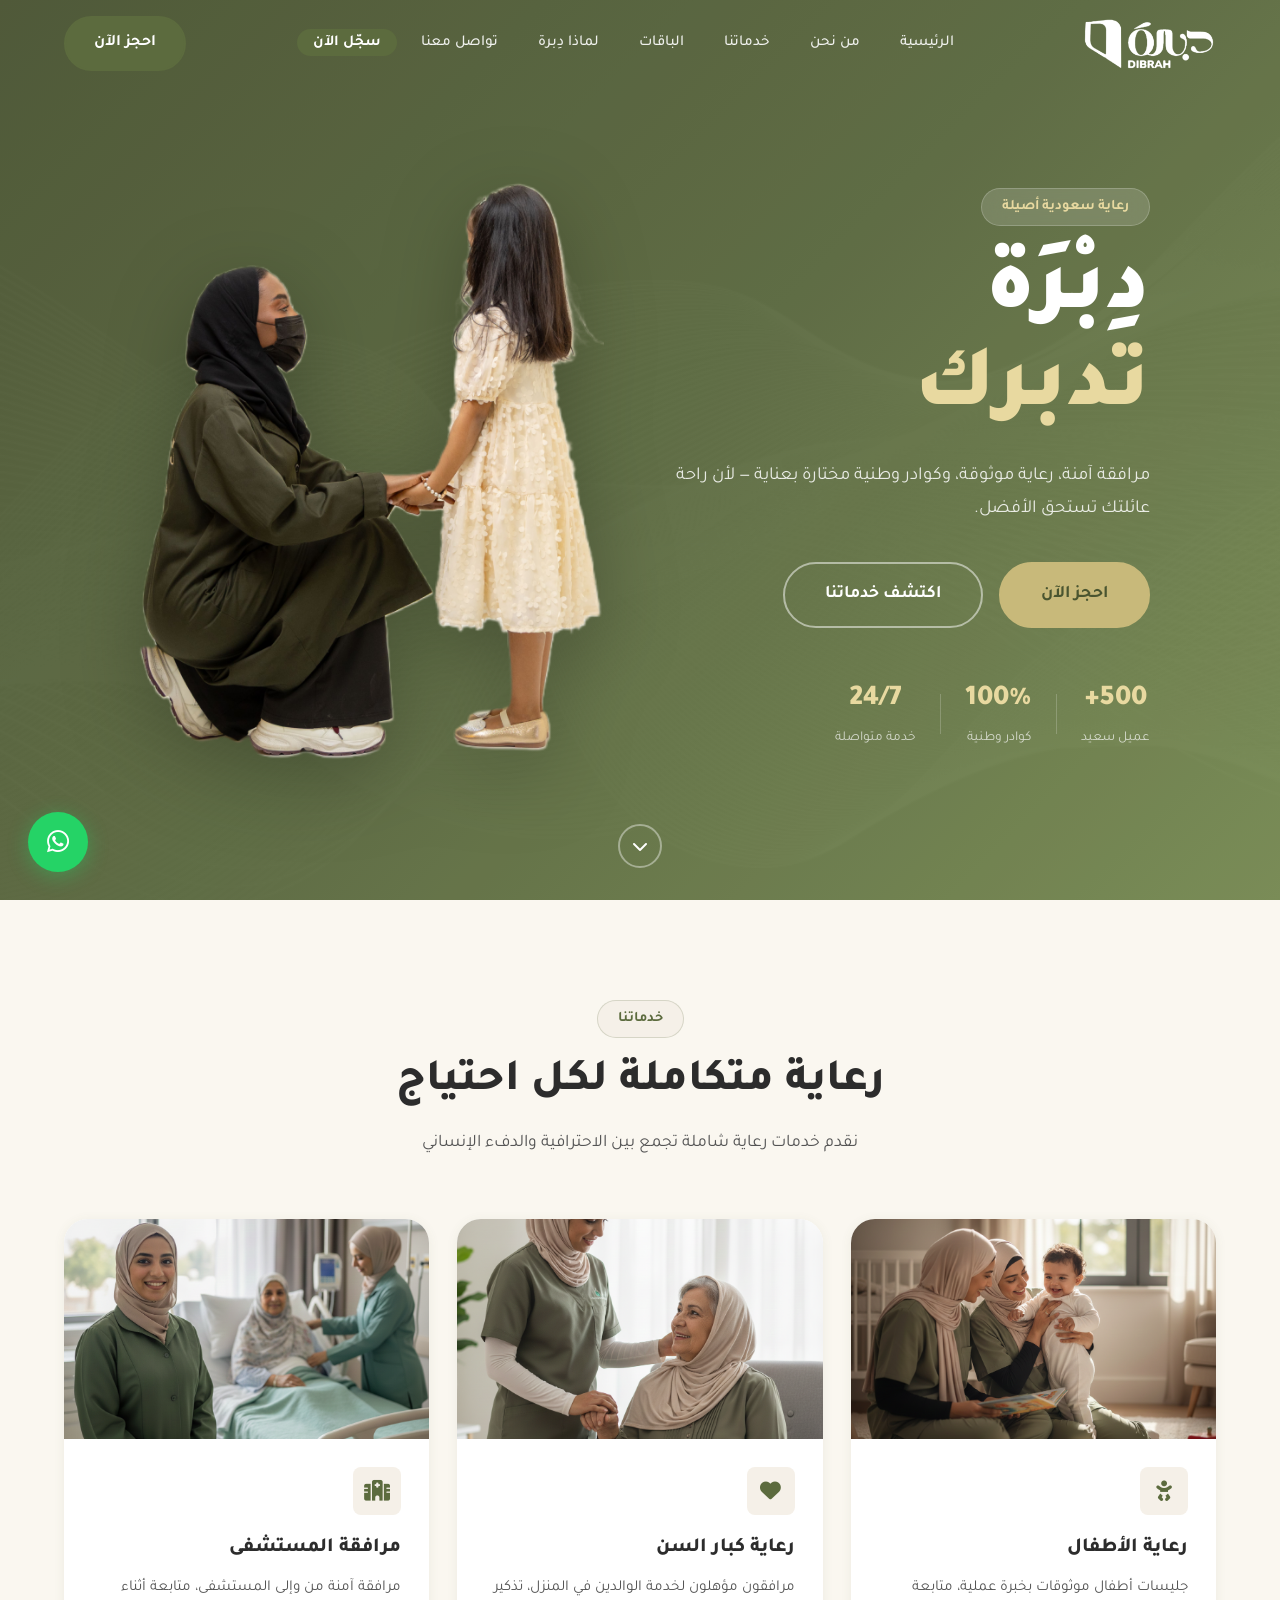
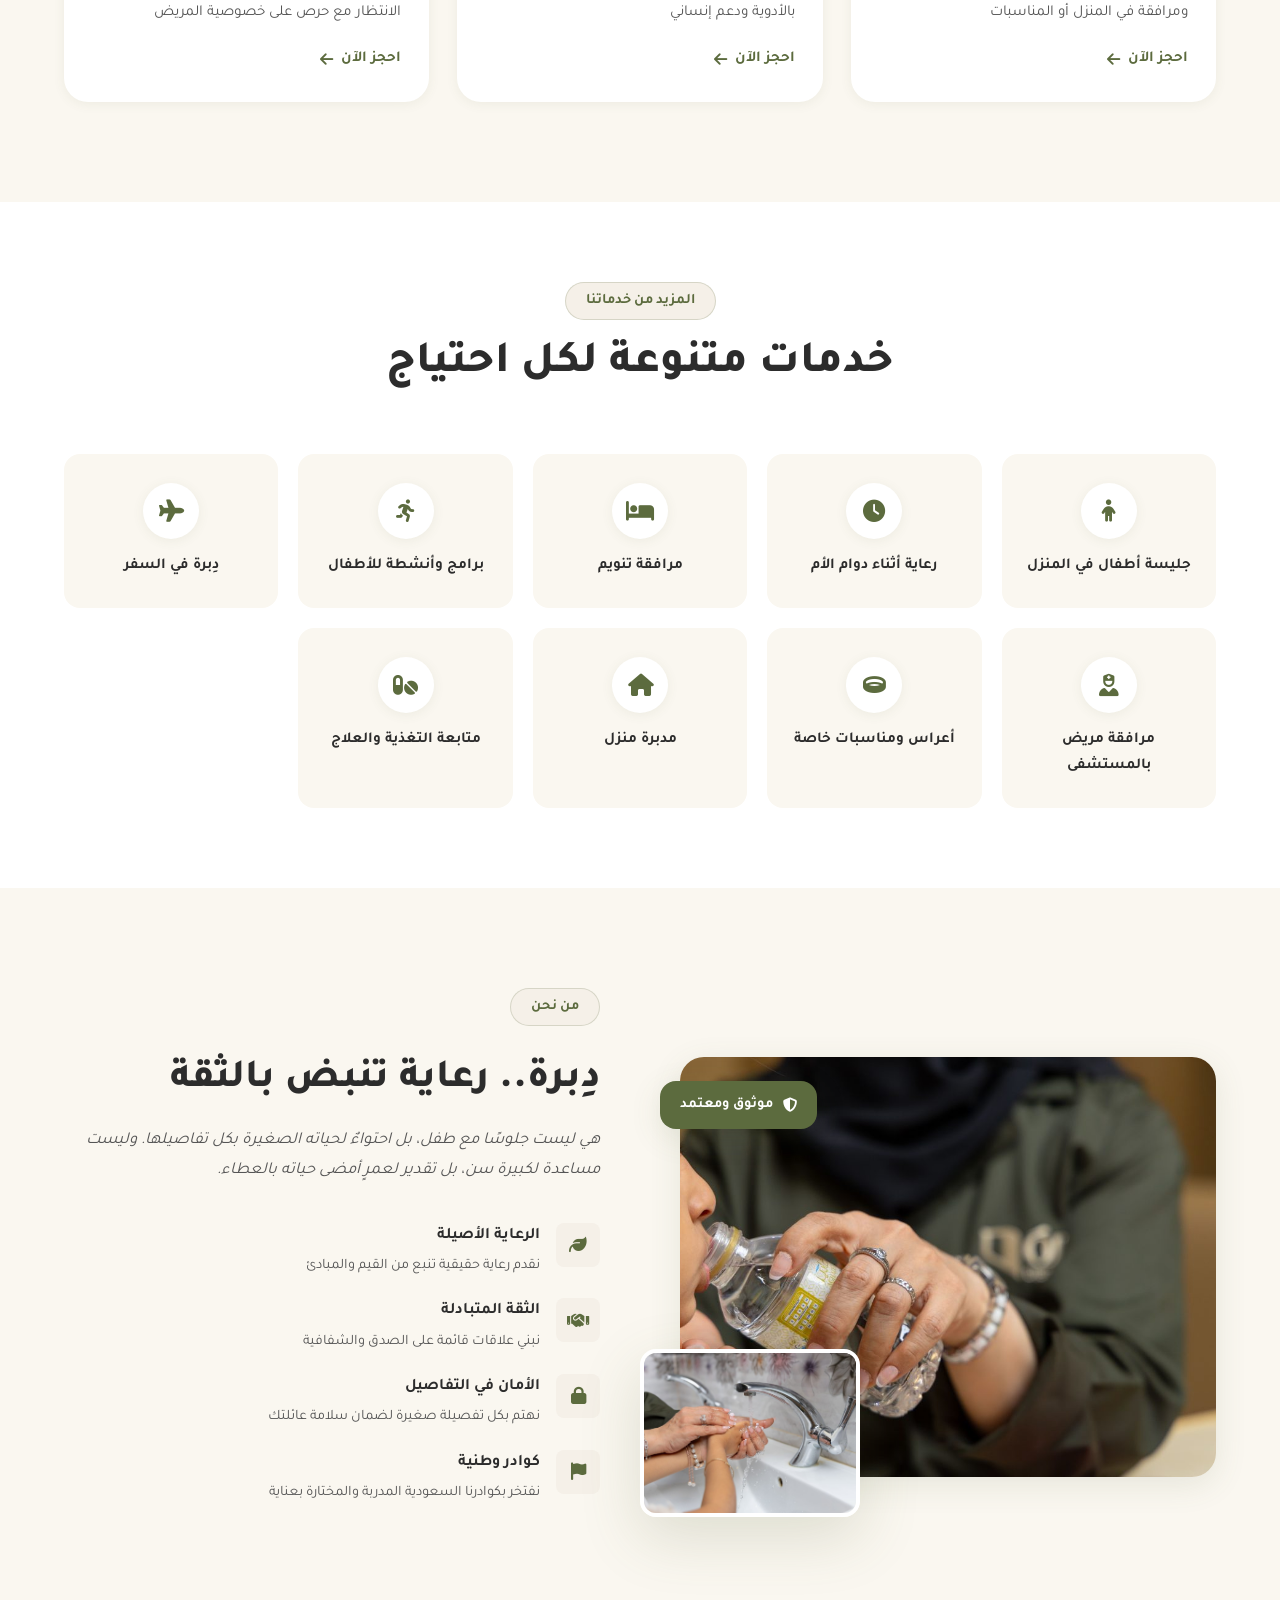
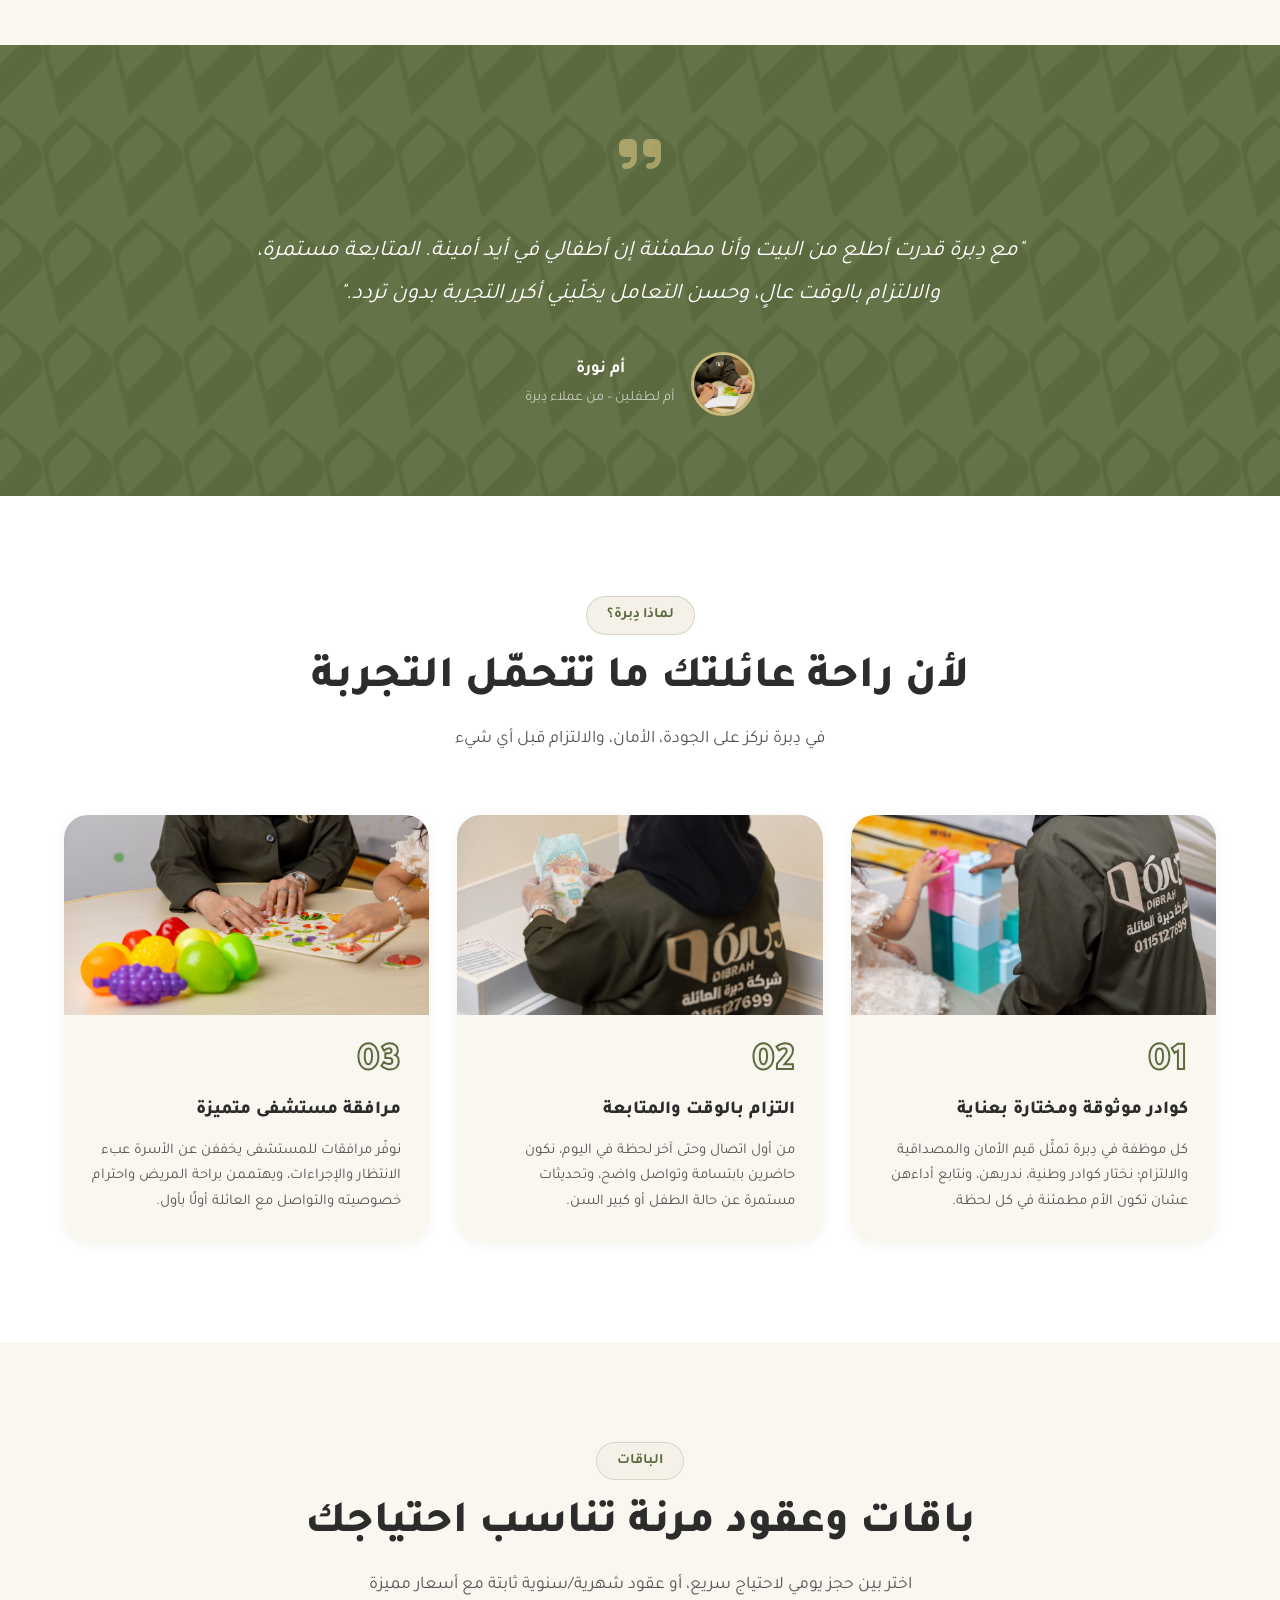
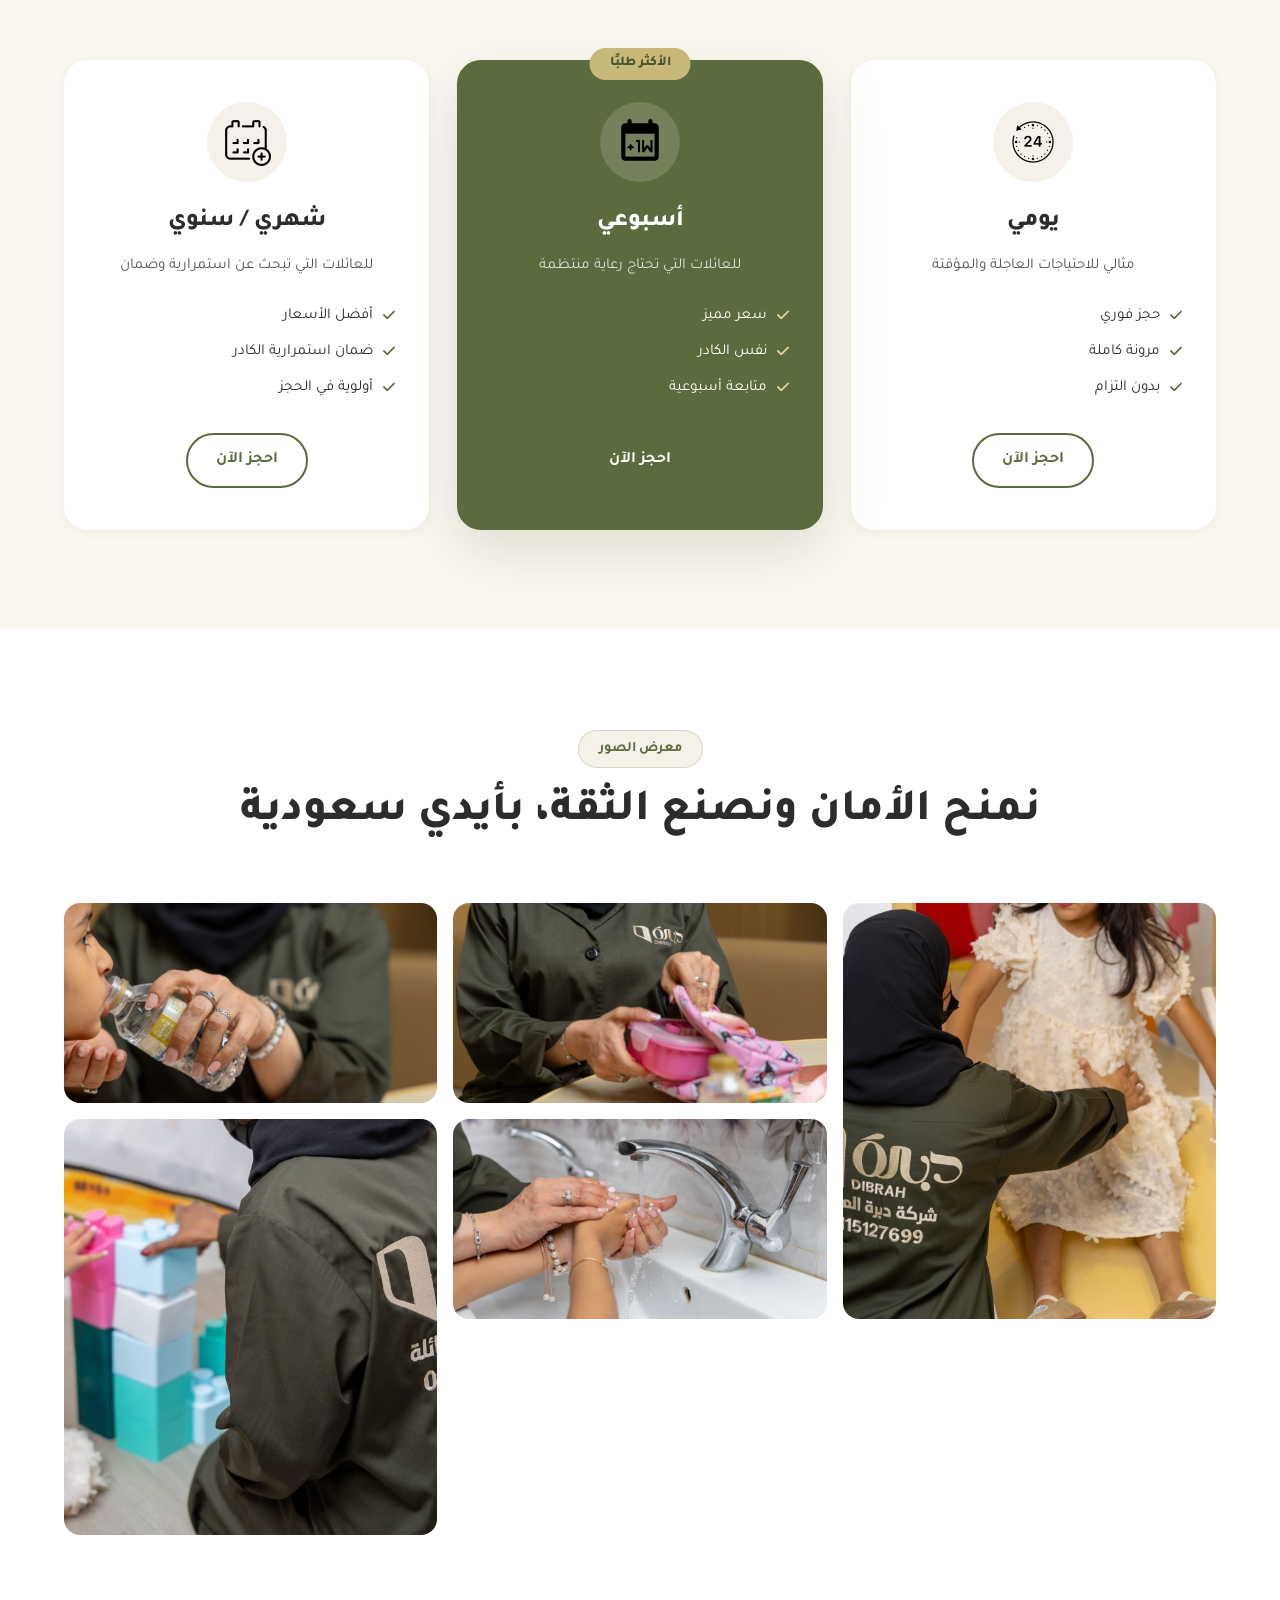
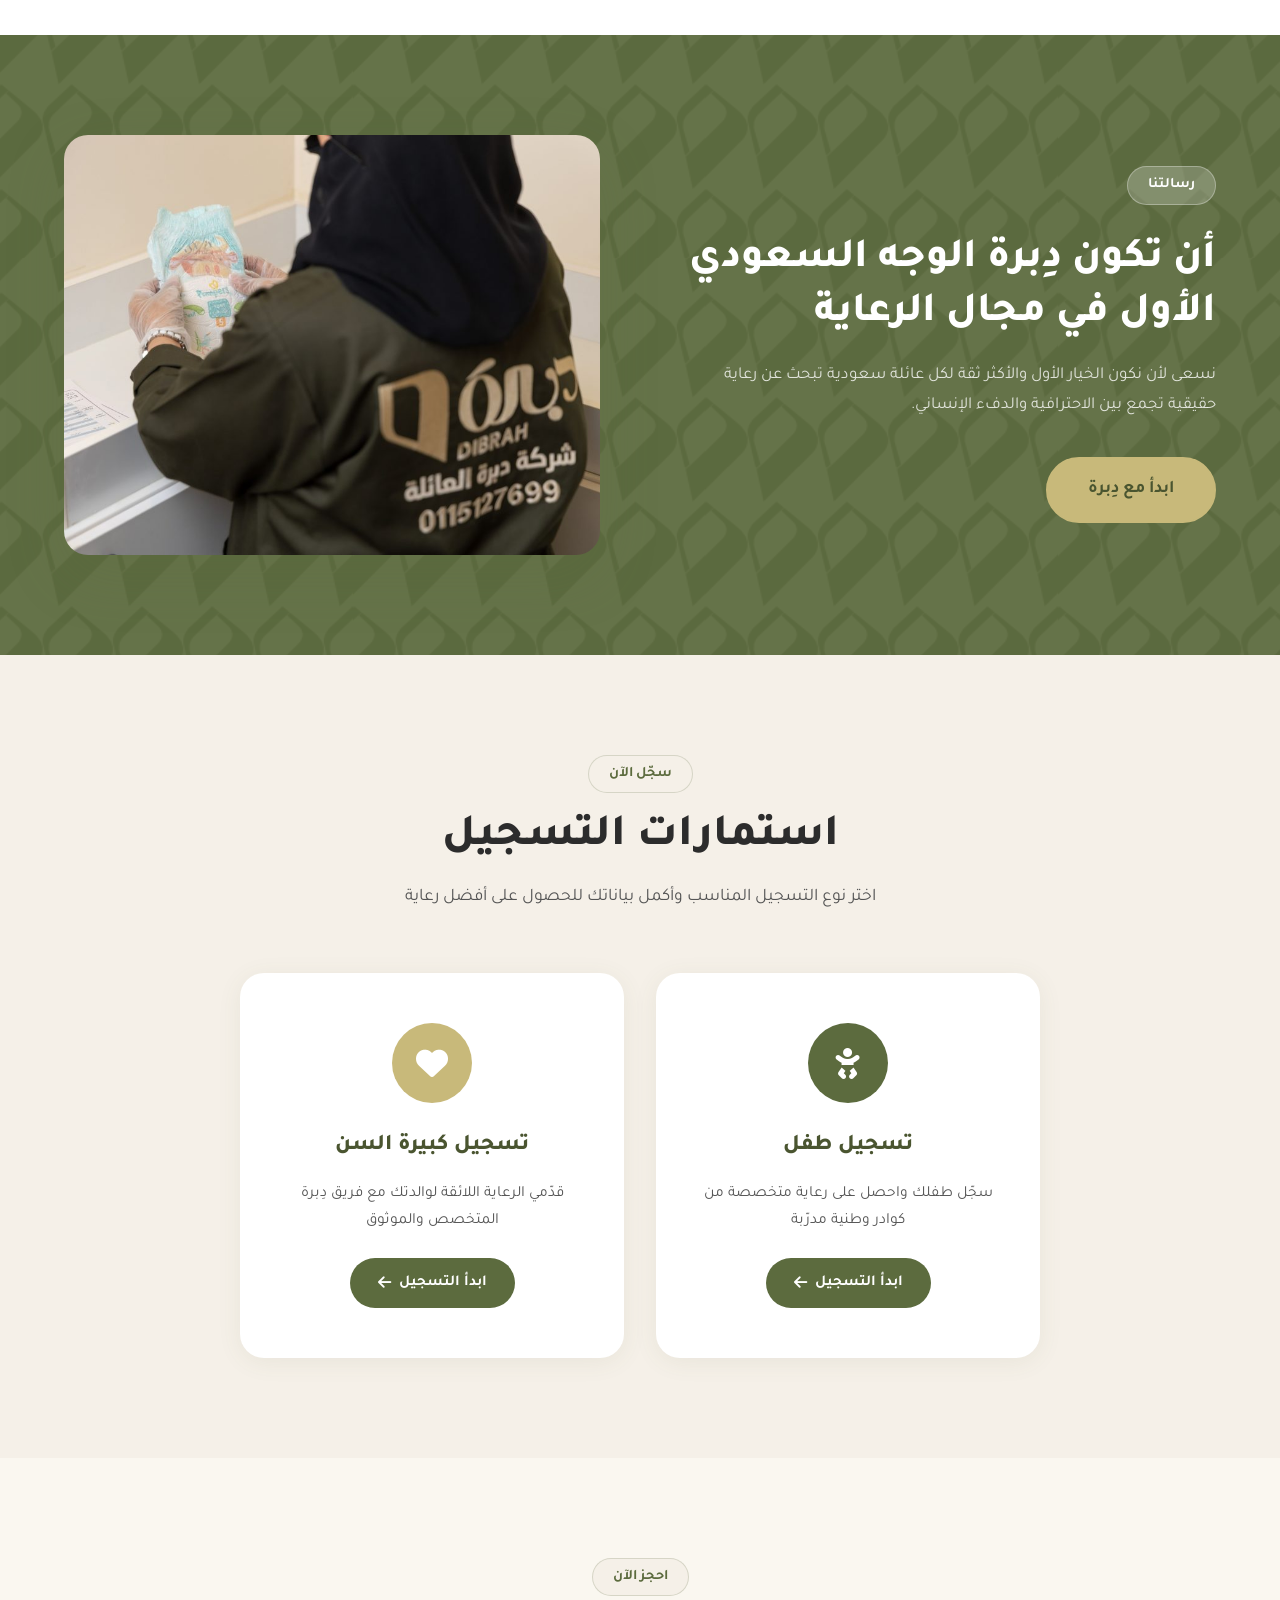
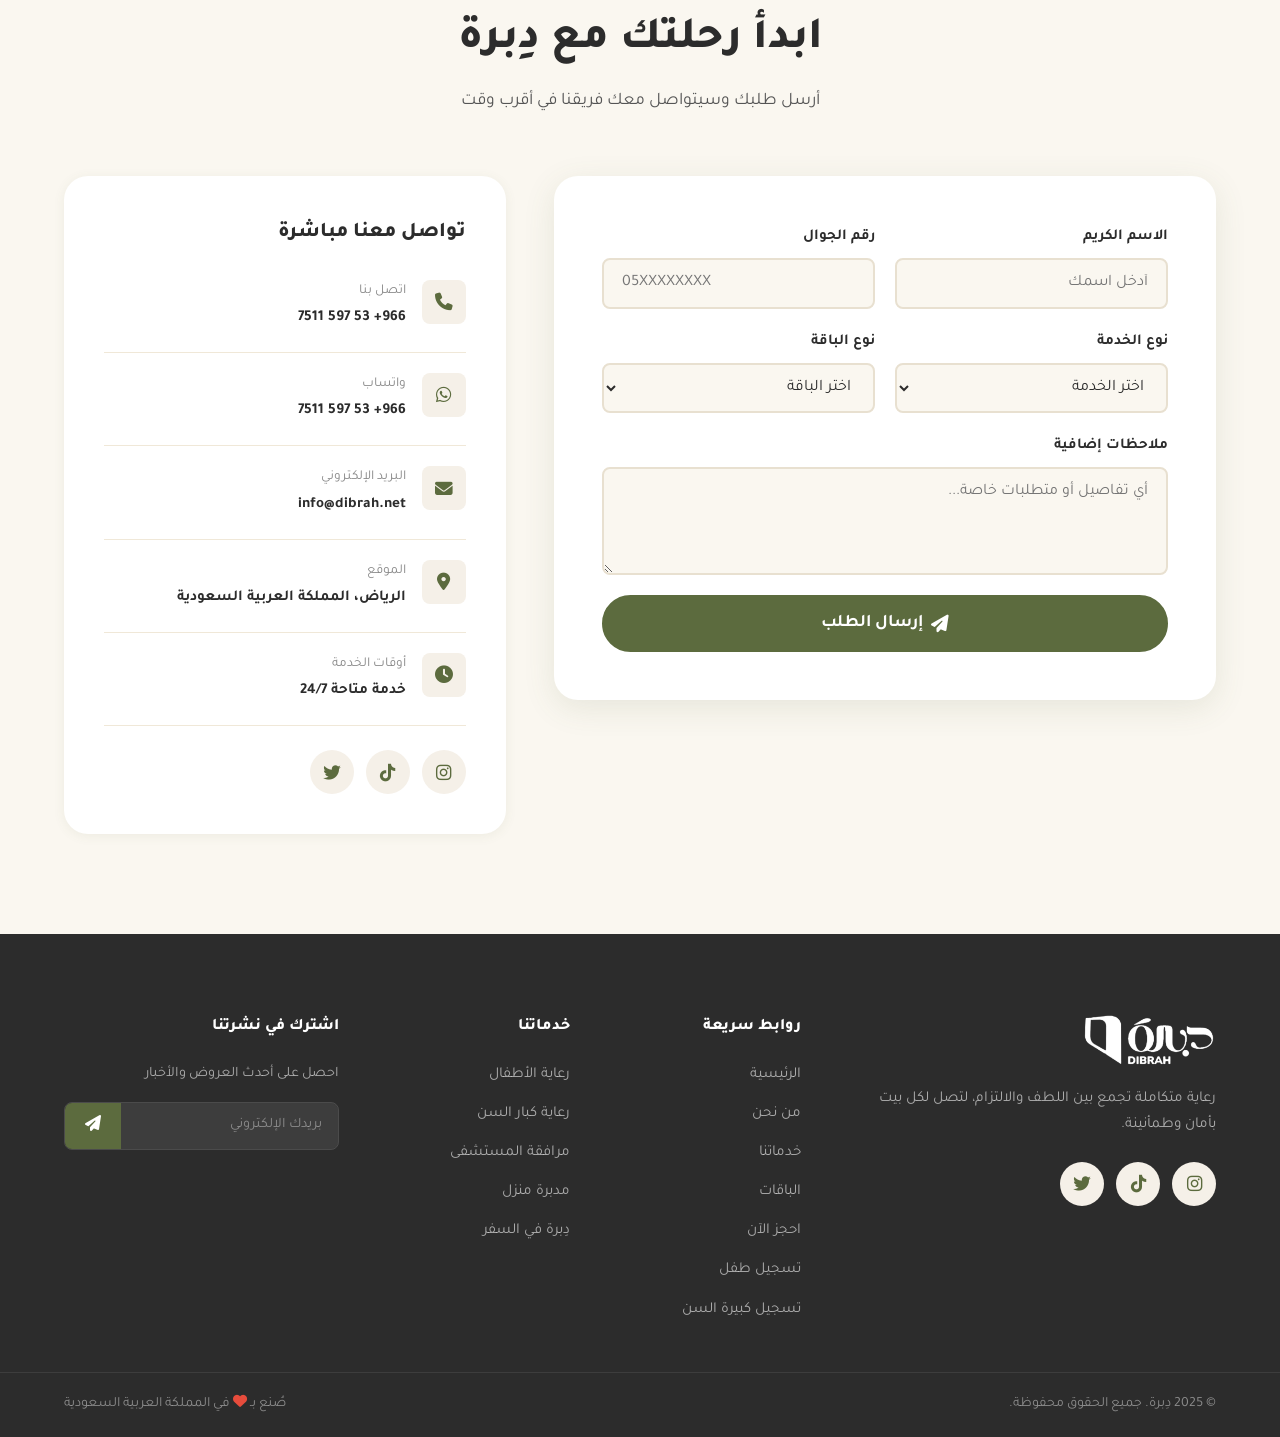
==== index.html @ 76665135 "Initial commit - موقع دِبرة" ====
<!DOCTYPE html>
<html lang="ar" dir="rtl">
<head>
  <meta charset="UTF-8" />
  <meta name="viewport" content="width=device-width, initial-scale=1.0" />
  <title>دِبرة | رعاية تنبض بالثقة</title>
  <meta name="description" content="دِبرة - خدمات رعاية منزلية متكاملة: مرافقة المستشفى، رعاية كبار السن، رعاية الأطفال. كوادر وطنية موثوقة." />
  <link rel="preconnect" href="https://fonts.googleapis.com" />
  <link rel="preconnect" href="https://fonts.gstatic.com" crossorigin />
  <link href="https://fonts.googleapis.com/css2?family=Tajawal:wght@300;400;500;700;800;900&display=swap" rel="stylesheet" />
  <link rel="stylesheet" href="https://cdnjs.cloudflare.com/ajax/libs/font-awesome/6.5.0/css/all.min.css" />
  <link rel="stylesheet" href="style.css" />
</head>
<body>

  <!-- ===== NAVBAR ===== -->
  <nav class="navbar" id="navbar">
    <div class="container nav-container">
      <a href="#" class="nav-logo">
        <img src="images/logo.png" alt="دِبرة" />
      </a>
      <ul class="nav-links" id="navLinks">
        <li><a href="#home">الرئيسية</a></li>
        <li><a href="#about">من نحن</a></li>
        <li><a href="#services">خدماتنا</a></li>
        <li><a href="#packages">الباقات</a></li>
        <li><a href="#why-us">لماذا دِبرة</a></li>
        <li><a href="#contact">تواصل معنا</a></li>
        <li><a href="#register" class="nav-register">سجّل الآن</a></li>
      </ul>
      <div class="nav-actions">
        <a href="#book" class="btn btn-primary">احجز الآن</a>
        <button class="hamburger" id="hamburger" aria-label="قائمة">
          <span></span><span></span><span></span>
        </button>
      </div>
    </div>
  </nav>

  <!-- ===== HERO ===== -->
  <section class="hero" id="home">
    <div class="hero-bg">
      <img src="images/bg-waves.png" alt="" class="hero-waves" />
    </div>
    <div class="container hero-container">
      <div class="hero-content" data-aos="fade-right">
        <span class="hero-badge">رعاية سعودية أصيلة</span>
        <h1 class="hero-title">دِبْرَة<br /><span>تدبرك</span></h1>
        <p class="hero-desc">مرافقة آمنة، رعاية موثوقة، وكوادر وطنية مختارة بعناية — لأن راحة عائلتك تستحق الأفضل.</p>
        <div class="hero-btns">
          <a href="#book" class="btn btn-primary btn-lg">احجز الآن</a>
          <a href="#services" class="btn btn-outline btn-lg">اكتشف خدماتنا</a>
        </div>
        <div class="hero-stats">
          <div class="stat">
            <span class="stat-num">+500</span>
            <span class="stat-label">عميل سعيد</span>
          </div>
          <div class="stat-divider"></div>
          <div class="stat">
            <span class="stat-num">100%</span>
            <span class="stat-label">كوادر وطنية</span>
          </div>
          <div class="stat-divider"></div>
          <div class="stat">
            <span class="stat-num">24/7</span>
            <span class="stat-label">خدمة متواصلة</span>
          </div>
        </div>
      </div>
      <div class="hero-image" data-aos="fade-left">
        <div class="hero-img-wrapper">
          <img src="images/hero.png" alt="دِبرة - رعاية موثوقة" />
        </div>
      </div>
    </div>
    <div class="hero-scroll">
      <a href="#services"><i class="fas fa-chevron-down"></i></a>
    </div>
  </section>

  <!-- ===== SERVICES INTRO ===== -->
  <section class="services-intro" id="services">
    <div class="container">
      <div class="section-header" data-aos="fade-up">
        <span class="section-tag">خدماتنا</span>
        <h2>رعاية متكاملة لكل احتياج</h2>
        <p>نقدم خدمات رعاية شاملة تجمع بين الاحترافية والدفء الإنساني</p>
      </div>
      <div class="services-grid">
        <div class="service-card" data-aos="fade-up" data-aos-delay="0">
          <div class="service-img">
            <img src="images/child-care.png" alt="رعاية الأطفال" />
          </div>
          <div class="service-body">
            <div class="service-icon"><i class="fas fa-baby"></i></div>
            <h3>رعاية الأطفال</h3>
            <p>جليسات أطفال موثوقات بخبرة عملية، متابعة ومرافقة في المنزل أو المناسبات</p>
            <a href="#book" class="service-link">احجز الآن <i class="fas fa-arrow-left"></i></a>
          </div>
        </div>
        <div class="service-card" data-aos="fade-up" data-aos-delay="100">
          <div class="service-img">
            <img src="images/hospital.png" alt="رعاية كبار السن" />
          </div>
          <div class="service-body">
            <div class="service-icon"><i class="fas fa-heart"></i></div>
            <h3>رعاية كبار السن</h3>
            <p>مرافقون مؤهلون لخدمة الوالدين في المنزل، تذكير بالأدوية ودعم إنساني</p>
            <a href="#book" class="service-link">احجز الآن <i class="fas fa-arrow-left"></i></a>
          </div>
        </div>
        <div class="service-card" data-aos="fade-up" data-aos-delay="200">
          <div class="service-img">
            <img src="images/elder-care.png" alt="مرافقة المستشفى" />
          </div>
          <div class="service-body">
            <div class="service-icon"><i class="fas fa-hospital"></i></div>
            <h3>مرافقة المستشفى</h3>
            <p>مرافقة آمنة من وإلى المستشفى، متابعة أثناء الانتظار مع حرص على خصوصية المريض</p>
            <a href="#book" class="service-link">احجز الآن <i class="fas fa-arrow-left"></i></a>
          </div>
        </div>
      </div>
    </div>
  </section>

  <!-- ===== EXTENDED SERVICES ===== -->
  <section class="ext-services">
    <div class="container">
      <div class="section-header" data-aos="fade-up">
        <span class="section-tag">المزيد من خدماتنا</span>
        <h2>خدمات متنوعة لكل احتياج</h2>
      </div>
      <div class="ext-grid">
        <div class="ext-card" data-aos="zoom-in" data-aos-delay="0">
          <div class="ext-icon"><i class="fas fa-child"></i></div>
          <h4>جليسة أطفال في المنزل</h4>
        </div>
        <div class="ext-card" data-aos="zoom-in" data-aos-delay="50">
          <div class="ext-icon"><i class="fas fa-clock"></i></div>
          <h4>رعاية أثناء دوام الأم</h4>
        </div>
        <div class="ext-card" data-aos="zoom-in" data-aos-delay="100">
          <div class="ext-icon"><i class="fas fa-bed"></i></div>
          <h4>مرافقة تنويم</h4>
        </div>
        <div class="ext-card" data-aos="zoom-in" data-aos-delay="150">
          <div class="ext-icon"><i class="fas fa-running"></i></div>
          <h4>برامج وأنشطة للأطفال</h4>
        </div>
        <div class="ext-card" data-aos="zoom-in" data-aos-delay="200">
          <div class="ext-icon"><i class="fas fa-plane"></i></div>
          <h4>دِبرة في السفر</h4>
        </div>
        <div class="ext-card" data-aos="zoom-in" data-aos-delay="250">
          <div class="ext-icon"><i class="fas fa-user-nurse"></i></div>
          <h4>مرافقة مريض بالمستشفى</h4>
        </div>
        <div class="ext-card" data-aos="zoom-in" data-aos-delay="300">
          <div class="ext-icon"><i class="fas fa-ring"></i></div>
          <h4>أعراس ومناسبات خاصة</h4>
        </div>
        <div class="ext-card" data-aos="zoom-in" data-aos-delay="350">
          <div class="ext-icon"><i class="fas fa-home"></i></div>
          <h4>مدبرة منزل</h4>
        </div>
        <div class="ext-card" data-aos="zoom-in" data-aos-delay="400">
          <div class="ext-icon"><i class="fas fa-pills"></i></div>
          <h4>متابعة التغذية والعلاج</h4>
        </div>
      </div>
    </div>
  </section>

  <!-- ===== ABOUT ===== -->
  <section class="about" id="about">
    <div class="container about-container">
      <div class="about-images" data-aos="fade-right">
        <div class="about-img-main">
          <img src="images/team1.jpg" alt="فريق دِبرة" />
        </div>
        <div class="about-img-secondary">
          <img src="images/team2.jpg" alt="فريق دِبرة" />
        </div>
        <div class="about-badge-float">
          <i class="fas fa-shield-alt"></i>
          <span>موثوق ومعتمد</span>
        </div>
      </div>
      <div class="about-content" data-aos="fade-left">
        <span class="section-tag">من نحن</span>
        <h2>دِبرة.. رعاية تنبض بالثقة</h2>
        <p class="about-lead">هي ليست جلوسًا مع طفل، بل احتواءٌ لحياته الصغيرة بكل تفاصيلها. وليست مساعدة لكبيرة سن، بل تقدير لعمرٍ أمضى حياته بالعطاء.</p>
        <div class="about-values">
          <div class="value-item">
            <div class="value-icon"><i class="fas fa-leaf"></i></div>
            <div>
              <h4>الرعاية الأصيلة</h4>
              <p>نقدم رعاية حقيقية تنبع من القيم والمبادئ</p>
            </div>
          </div>
          <div class="value-item">
            <div class="value-icon"><i class="fas fa-handshake"></i></div>
            <div>
              <h4>الثقة المتبادلة</h4>
              <p>نبني علاقات قائمة على الصدق والشفافية</p>
            </div>
          </div>
          <div class="value-item">
            <div class="value-icon"><i class="fas fa-lock"></i></div>
            <div>
              <h4>الأمان في التفاصيل</h4>
              <p>نهتم بكل تفصيلة صغيرة لضمان سلامة عائلتك</p>
            </div>
          </div>
          <div class="value-item">
            <div class="value-icon"><i class="fas fa-flag"></i></div>
            <div>
              <h4>كوادر وطنية</h4>
              <p>نفتخر بكوادرنا السعودية المدربة والمختارة بعناية</p>
            </div>
          </div>
        </div>
      </div>
    </div>
  </section>

  <!-- ===== TESTIMONIAL ===== -->
  <section class="testimonial">
    <div class="testimonial-bg">
      <img src="images/pattern.png" alt="" />
    </div>
    <div class="container">
      <div class="testimonial-card" data-aos="zoom-in">
        <div class="quote-icon"><i class="fas fa-quote-right"></i></div>
        <p class="testimonial-text">"مع دِبرة قدرت أطلع من البيت وأنا مطمئنة إن أطفالي في أيد أمينة. المتابعة مستمرة، والالتزام بالوقت عالٍ، وحسن التعامل يخلّيني أكرر التجربة بدون تردد."</p>
        <div class="testimonial-author">
          <div class="author-avatar">
            <img src="images/team5.jpg" alt="أم نورة" />
          </div>
          <div>
            <strong>أم نورة</strong>
            <span>أم لطفلين – من عملاء دِبرة</span>
          </div>
        </div>
      </div>
    </div>
  </section>

  <!-- ===== WHY US ===== -->
  <section class="why-us" id="why-us">
    <div class="container">
      <div class="section-header" data-aos="fade-up">
        <span class="section-tag">لماذا دِبرة؟</span>
        <h2>لأن راحة عائلتك ما تتحمّل التجربة</h2>
        <p>في دِبرة نركز على الجودة، الأمان، والالتزام قبل أي شيء</p>
      </div>
      <div class="why-grid">
        <div class="why-card" data-aos="fade-up" data-aos-delay="0">
          <div class="why-img">
            <img src="images/team3.jpg" alt="كوادر موثوقة" />
          </div>
          <div class="why-body">
            <div class="why-num">01</div>
            <h3>كوادر موثوقة ومختارة بعناية</h3>
            <p>كل موظفة في دِبرة تمثّل قيم الأمان والمصداقية والالتزام؛ نختار كوادر وطنية، ندربهن، ونتابع أداءهن عشان تكون الأم مطمئنة في كل لحظة.</p>
          </div>
        </div>
        <div class="why-card" data-aos="fade-up" data-aos-delay="150">
          <div class="why-img">
            <img src="images/team4.jpg" alt="الالتزام بالوقت" />
          </div>
          <div class="why-body">
            <div class="why-num">02</div>
            <h3>التزام بالوقت والمتابعة</h3>
            <p>من أول اتصال وحتى آخر لحظة في اليوم، نكون حاضرين بابتسامة وتواصل واضح، وتحديثات مستمرة عن حالة الطفل أو كبير السن.</p>
          </div>
        </div>
        <div class="why-card" data-aos="fade-up" data-aos-delay="300">
          <div class="why-img">
            <img src="images/team6.jpg" alt="مرافقة مستشفى" />
          </div>
          <div class="why-body">
            <div class="why-num">03</div>
            <h3>مرافقة مستشفى متميزة</h3>
            <p>نوفّر مرافقات للمستشفى يخففن عن الأسرة عبء الانتظار والإجراءات، ويهتممن براحة المريض واحترام خصوصيته والتواصل مع العائلة أولًا بأول.</p>
          </div>
        </div>
      </div>
    </div>
  </section>

  <!-- ===== PACKAGES ===== -->
  <section class="packages" id="packages">
    <div class="container">
      <div class="section-header" data-aos="fade-up">
        <span class="section-tag">الباقات</span>
        <h2>باقات وعقود مرنة تناسب احتياجك</h2>
        <p>اختر بين حجز يومي لاحتياج سريع، أو عقود شهرية/سنوية ثابتة مع أسعار مميزة</p>
      </div>
      <div class="packages-grid">
        <div class="package-card" data-aos="fade-up" data-aos-delay="0">
          <div class="package-icon">
            <img src="uploads/extra/daily.png" alt="يومي" />
          </div>
          <h3>يومي</h3>
          <p>مثالي للاحتياجات العاجلة والمؤقتة</p>
          <ul>
            <li><i class="fas fa-check"></i> حجز فوري</li>
            <li><i class="fas fa-check"></i> مرونة كاملة</li>
            <li><i class="fas fa-check"></i> بدون التزام</li>
          </ul>
          <a href="#book" class="btn btn-outline">احجز الآن</a>
        </div>
        <div class="package-card featured" data-aos="fade-up" data-aos-delay="150">
          <div class="package-badge">الأكثر طلبًا</div>
          <div class="package-icon">
            <img src="uploads/extra/weekly.png" alt="أسبوعي" />
          </div>
          <h3>أسبوعي</h3>
          <p>للعائلات التي تحتاج رعاية منتظمة</p>
          <ul>
            <li><i class="fas fa-check"></i> سعر مميز</li>
            <li><i class="fas fa-check"></i> نفس الكادر</li>
            <li><i class="fas fa-check"></i> متابعة أسبوعية</li>
          </ul>
          <a href="#book" class="btn btn-primary">احجز الآن</a>
        </div>
        <div class="package-card" data-aos="fade-up" data-aos-delay="300">
          <div class="package-icon">
            <img src="uploads/extra/monthly.png" alt="شهري" />
          </div>
          <h3>شهري / سنوي</h3>
          <p>للعائلات التي تبحث عن استمرارية وضمان</p>
          <ul>
            <li><i class="fas fa-check"></i> أفضل الأسعار</li>
            <li><i class="fas fa-check"></i> ضمان استمرارية الكادر</li>
            <li><i class="fas fa-check"></i> أولوية في الحجز</li>
          </ul>
          <a href="#book" class="btn btn-outline">احجز الآن</a>
        </div>
      </div>
    </div>
  </section>

  <!-- ===== GALLERY ===== -->
  <section class="gallery">
    <div class="container">
      <div class="section-header" data-aos="fade-up">
        <span class="section-tag">معرض الصور</span>
        <h2>نمنح الأمان ونصنع الثقة، بأيدي سعودية</h2>
      </div>
      <div class="gallery-grid" data-aos="fade-up">
        <div class="gallery-item large"><img src="images/team7.jpg" alt="دِبرة" /></div>
        <div class="gallery-item"><img src="images/team8.jpg" alt="دِبرة" /></div>
        <div class="gallery-item"><img src="images/team1.jpg" alt="دِبرة" /></div>
        <div class="gallery-item"><img src="images/team2.jpg" alt="دِبرة" /></div>
        <div class="gallery-item large"><img src="images/team3.jpg" alt="دِبرة" /></div>
      </div>
    </div>
  </section>

  <!-- ===== MISSION ===== -->
  <section class="mission">
    <div class="mission-bg">
      <img src="images/pattern.png" alt="" />
    </div>
    <div class="container mission-container">
      <div class="mission-content" data-aos="fade-right">
        <span class="section-tag light">رسالتنا</span>
        <h2>أن تكون دِبرة الوجه السعودي الأول في مجال الرعاية</h2>
        <p>نسعى لأن نكون الخيار الأول والأكثر ثقة لكل عائلة سعودية تبحث عن رعاية حقيقية تجمع بين الاحترافية والدفء الإنساني.</p>
        <a href="#book" class="btn btn-primary btn-lg">ابدأ مع دِبرة</a>
      </div>
      <div class="mission-image" data-aos="fade-left">
        <img src="images/team4.jpg" alt="رسالة دِبرة" />
      </div>
    </div>
  </section>

  <!-- ===== REGISTRATION SECTION ===== -->
  <section class="registration-section" id="register">
    <div class="container">
      <div class="section-header" data-aos="fade-up">
        <span class="section-tag">سجّل الآن</span>
        <h2>استمارات التسجيل</h2>
        <p>اختر نوع التسجيل المناسب وأكمل بياناتك للحصول على أفضل رعاية</p>
      </div>
      <div class="registration-cards" data-aos="fade-up">
        <a href="register-child.html" class="reg-card">
          <div class="reg-card-icon"><i class="fas fa-baby"></i></div>
          <h3>تسجيل طفل</h3>
          <p>سجّل طفلك واحصل على رعاية متخصصة من كوادر وطنية مدرّبة</p>
          <span class="reg-card-btn">ابدأ التسجيل <i class="fas fa-arrow-left"></i></span>
        </a>
        <a href="register-elderly.html" class="reg-card">
          <div class="reg-card-icon elderly"><i class="fas fa-heart"></i></div>
          <h3>تسجيل كبيرة السن</h3>
          <p>قدّمي الرعاية اللائقة لوالدتك مع فريق دِبرة المتخصص والموثوق</p>
          <span class="reg-card-btn">ابدأ التسجيل <i class="fas fa-arrow-left"></i></span>
        </a>
      </div>
    </div>
  </section>

  <!-- ===== BOOKING FORM ===== -->
  <section class="booking" id="book">
    <div class="container">
      <div class="section-header" data-aos="fade-up">
        <span class="section-tag">احجز الآن</span>
        <h2>ابدأ رحلتك مع دِبرة</h2>
        <p>أرسل طلبك وسيتواصل معك فريقنا في أقرب وقت</p>
      </div>
      <div class="booking-wrapper" data-aos="fade-up">
        <form class="booking-form" id="bookingForm">
          <div class="form-row">
            <div class="form-group">
              <label>الاسم الكريم</label>
              <input type="text" placeholder="أدخل اسمك" required />
            </div>
            <div class="form-group">
              <label>رقم الجوال</label>
              <input type="tel" placeholder="05XXXXXXXX" required />
            </div>
          </div>
          <div class="form-row">
            <div class="form-group">
              <label>نوع الخدمة</label>
              <select required>
                <option value="">اختر الخدمة</option>
                <option>رعاية الأطفال</option>
                <option>رعاية كبار السن</option>
                <option>مرافقة المستشفى</option>
                <option>مدبرة منزل</option>
                <option>أعراس ومناسبات</option>
                <option>دِبرة في السفر</option>
                <option>أخرى</option>
              </select>
            </div>
            <div class="form-group">
              <label>نوع الباقة</label>
              <select required>
                <option value="">اختر الباقة</option>
                <option>يومي</option>
                <option>أسبوعي</option>
                <option>شهري</option>
                <option>سنوي</option>
              </select>
            </div>
          </div>
          <div class="form-group">
            <label>ملاحظات إضافية</label>
            <textarea placeholder="أي تفاصيل أو متطلبات خاصة..." rows="4"></textarea>
          </div>
          <button type="submit" class="btn btn-primary btn-lg btn-full">
            <i class="fas fa-paper-plane"></i> إرسال الطلب
          </button>
        </form>
        <div class="booking-info">
          <h3>تواصل معنا مباشرة</h3>
          <div class="contact-item">
            <div class="contact-icon"><i class="fas fa-phone"></i></div>
            <div>
              <span>اتصل بنا</span>
              <strong>966+ 53 597 7511</strong>
            </div>
          </div>
          <div class="contact-item">
            <div class="contact-icon"><i class="fab fa-whatsapp"></i></div>
            <div>
              <span>واتساب</span>
              <strong>966+ 53 597 7511</strong>
            </div>
          </div>
          <div class="contact-item">
            <div class="contact-icon"><i class="fas fa-envelope"></i></div>
            <div>
              <span>البريد الإلكتروني</span>
              <strong>info@dibrah.net</strong>
            </div>
          </div>
          <div class="contact-item">
            <div class="contact-icon"><i class="fas fa-map-marker-alt"></i></div>
            <div>
              <span>الموقع</span>
              <strong>الرياض، المملكة العربية السعودية</strong>
            </div>
          </div>
          <div class="contact-item">
            <div class="contact-icon"><i class="fas fa-clock"></i></div>
            <div>
              <span>أوقات الخدمة</span>
              <strong>خدمة متاحة 24/7</strong>
            </div>
          </div>
          <div class="social-links">
            <a href="#" class="social-link"><i class="fab fa-instagram"></i></a>
            <a href="#" class="social-link"><i class="fab fa-tiktok"></i></a>
            <a href="#" class="social-link"><i class="fab fa-twitter"></i></a>
          </div>
        </div>
      </div>
    </div>
  </section>

  <!-- ===== FOOTER ===== -->
  <footer class="footer" id="contact">
    <div class="footer-top">
      <div class="container footer-grid">
        <div class="footer-brand">
          <img src="images/logo.png" alt="دِبرة" class="footer-logo" />
          <p>رعاية متكاملة تجمع بين اللطف والالتزام، لتصل لكل بيت بأمان وطمأنينة.</p>
          <div class="social-links">
            <a href="#" class="social-link"><i class="fab fa-instagram"></i></a>
            <a href="#" class="social-link"><i class="fab fa-tiktok"></i></a>
            <a href="#" class="social-link"><i class="fab fa-twitter"></i></a>
          </div>
        </div>
        <div class="footer-links">
          <h4>روابط سريعة</h4>
          <ul>
            <li><a href="#home">الرئيسية</a></li>
            <li><a href="#about">من نحن</a></li>
            <li><a href="#services">خدماتنا</a></li>
            <li><a href="#packages">الباقات</a></li>
            <li><a href="#book">احجز الآن</a></li>
            <li><a href="register-child.html">تسجيل طفل</a></li>
            <li><a href="register-elderly.html">تسجيل كبيرة السن</a></li>
          </ul>
        </div>
        <div class="footer-links">
          <h4>خدماتنا</h4>
          <ul>
            <li><a href="#services">رعاية الأطفال</a></li>
            <li><a href="#services">رعاية كبار السن</a></li>
            <li><a href="#services">مرافقة المستشفى</a></li>
            <li><a href="#services">مدبرة منزل</a></li>
            <li><a href="#services">دِبرة في السفر</a></li>
          </ul>
        </div>
        <div class="footer-newsletter">
          <h4>اشترك في نشرتنا</h4>
          <p>احصل على أحدث العروض والأخبار</p>
          <form class="newsletter-form">
            <input type="email" placeholder="بريدك الإلكتروني" />
            <button type="submit"><i class="fas fa-paper-plane"></i></button>
          </form>
        </div>
      </div>
    </div>
    <div class="footer-bottom">
      <div class="container">
        <p>© 2025 دِبرة. جميع الحقوق محفوظة.</p>
        <p>صُنع بـ <i class="fas fa-heart"></i> في المملكة العربية السعودية</p>
      </div>
    </div>
  </footer>

  <!-- WhatsApp Float -->
  <a href="https://wa.me/966535977511" class="whatsapp-float" target="_blank" aria-label="واتساب">
    <i class="fab fa-whatsapp"></i>
  </a>

  <!-- Back to Top -->
  <button class="back-to-top" id="backToTop" aria-label="للأعلى">
    <i class="fas fa-chevron-up"></i>
  </button>

  <script src="script.js"></script>
</body>
</html>
---- style.css ----
/* ===== VARIABLES ===== */
:root {
  --primary: #5c6b3e;
  --primary-dark: #4a5530;
  --primary-light: #7a8f52;
  --accent: #c8b97a;
  --accent-light: #e8d9a0;
  --bg-light: #f5f0e8;
  --bg-cream: #faf7f0;
  --text-dark: #2c2c2c;
  --text-medium: #555;
  --text-light: #888;
  --white: #ffffff;
  --shadow-sm: 0 2px 12px rgba(92,107,62,0.08);
  --shadow-md: 0 8px 32px rgba(92,107,62,0.12);
  --shadow-lg: 0 20px 60px rgba(92,107,62,0.18);
  --radius-sm: 8px;
  --radius-md: 16px;
  --radius-lg: 24px;
  --radius-xl: 40px;
  --transition: all 0.35s cubic-bezier(0.4,0,0.2,1);
  --font: 'Tajawal', sans-serif;
}

/* ===== RESET ===== */
*, *::before, *::after { box-sizing: border-box; margin: 0; padding: 0; }
html { scroll-behavior: smooth; font-size: 16px; }
body {
  font-family: var(--font);
  color: var(--text-dark);
  background: var(--white);
  direction: rtl;
  overflow-x: hidden;
  line-height: 1.7;
}
img { max-width: 100%; height: auto; display: block; }
a { text-decoration: none; color: inherit; }
ul { list-style: none; }
input, select, textarea, button { font-family: var(--font); }

/* ===== CONTAINER ===== */
.container {
  max-width: 1200px;
  margin: 0 auto;
  padding: 0 24px;
}

/* ===== BUTTONS ===== */
.btn {
  display: inline-flex;
  align-items: center;
  gap: 8px;
  padding: 12px 28px;
  border-radius: 50px;
  font-size: 1rem;
  font-weight: 700;
  cursor: pointer;
  transition: var(--transition);
  border: 2px solid transparent;
  white-space: nowrap;
}
.btn-primary {
  background: var(--primary);
  color: var(--white);
  border-color: var(--primary);
}
.btn-primary:hover {
  background: var(--primary-dark);
  border-color: var(--primary-dark);
  transform: translateY(-2px);
  box-shadow: 0 8px 24px rgba(92,107,62,0.35);
}
.btn-outline {
  background: transparent;
  color: var(--primary);
  border-color: var(--primary);
}
.btn-outline:hover {
  background: var(--primary);
  color: var(--white);
  transform: translateY(-2px);
}
.btn-lg { padding: 16px 40px; font-size: 1.1rem; }
.btn-full { width: 100%; justify-content: center; }

/* ===== SECTION HEADER ===== */
.section-header {
  text-align: center;
  margin-bottom: 60px;
}
.section-tag {
  display: inline-block;
  background: var(--bg-light);
  color: var(--primary);
  padding: 6px 20px;
  border-radius: 50px;
  font-size: 0.9rem;
  font-weight: 700;
  margin-bottom: 16px;
  border: 1px solid rgba(92,107,62,0.2);
}
.section-tag.light {
  background: rgba(255,255,255,0.2);
  color: var(--white);
  border-color: rgba(255,255,255,0.3);
}
.section-header h2 {
  font-size: clamp(1.8rem, 4vw, 2.8rem);
  font-weight: 800;
  color: var(--text-dark);
  margin-bottom: 16px;
  line-height: 1.3;
}
.section-header p {
  font-size: 1.1rem;
  color: var(--text-medium);
  max-width: 600px;
  margin: 0 auto;
}

/* ===== NAVBAR ===== */
.navbar {
  position: fixed;
  top: 0;
  width: 100%;
  z-index: 1000;
  padding: 16px 0;
  transition: var(--transition);
  background: transparent;
}
.navbar.scrolled {
  background: rgba(255,255,255,0.97);
  backdrop-filter: blur(20px);
  box-shadow: var(--shadow-sm);
  padding: 10px 0;
}
.nav-container {
  display: flex;
  align-items: center;
  justify-content: space-between;
  gap: 24px;
}
.nav-logo img {
  height: 52px;
  width: auto;
  filter: brightness(0) invert(1);
  transition: var(--transition);
}
.navbar.scrolled .nav-logo img {
  filter: none;
}
.nav-links {
  display: flex;
  align-items: center;
  gap: 8px;
}
.nav-links a {
  padding: 8px 16px;
  border-radius: 50px;
  font-size: 0.95rem;
  font-weight: 500;
  color: rgba(255,255,255,0.9);
  transition: var(--transition);
}
.navbar.scrolled .nav-links a {
  color: var(--text-dark);
}
.nav-links a:hover {
  background: rgba(255,255,255,0.15);
  color: var(--white);
}
.navbar.scrolled .nav-links a:hover {
  background: var(--bg-light);
  color: var(--primary);
}
.nav-actions {
  display: flex;
  align-items: center;
  gap: 12px;
}
.hamburger {
  display: none;
  flex-direction: column;
  gap: 5px;
  background: none;
  border: none;
  cursor: pointer;
  padding: 4px;
}
.hamburger span {
  display: block;
  width: 24px;
  height: 2px;
  background: var(--white);
  border-radius: 2px;
  transition: var(--transition);
}
.navbar.scrolled .hamburger span { background: var(--text-dark); }

/* ===== HERO ===== */
.hero {
  min-height: 100vh;
  background: linear-gradient(135deg, var(--primary-dark) 0%, var(--primary) 50%, var(--primary-light) 100%);
  position: relative;
  display: flex;
  align-items: center;
  overflow: hidden;
}
.hero-bg {
  position: absolute;
  inset: 0;
  opacity: 0.12;
  pointer-events: none;
}
.hero-bg img {
  width: 100%;
  height: 100%;
  object-fit: cover;
}
.hero-container {
  display: grid;
  grid-template-columns: 1fr 1fr;
  gap: 60px;
  align-items: center;
  padding-top: 100px;
  padding-bottom: 60px;
  position: relative;
  z-index: 1;
}
.hero-badge {
  display: inline-block;
  background: rgba(255,255,255,0.15);
  color: var(--accent-light);
  padding: 6px 20px;
  border-radius: 50px;
  font-size: 0.9rem;
  font-weight: 600;
  margin-bottom: 20px;
  border: 1px solid rgba(255,255,255,0.2);
  backdrop-filter: blur(10px);
}
.hero-title {
  font-size: clamp(3rem, 7vw, 5.5rem);
  font-weight: 900;
  color: var(--white);
  line-height: 1.1;
  margin-bottom: 20px;
}
.hero-title span {
  color: var(--accent-light);
  display: block;
}
.hero-desc {
  font-size: 1.15rem;
  color: rgba(255,255,255,0.85);
  margin-bottom: 36px;
  max-width: 480px;
  line-height: 1.8;
}
.hero-btns {
  display: flex;
  gap: 16px;
  flex-wrap: wrap;
  margin-bottom: 48px;
}
.hero-btns .btn-primary {
  background: var(--accent);
  border-color: var(--accent);
  color: var(--primary-dark);
}
.hero-btns .btn-primary:hover {
  background: var(--accent-light);
  border-color: var(--accent-light);
}
.hero-btns .btn-outline {
  border-color: rgba(255,255,255,0.5);
  color: var(--white);
}
.hero-btns .btn-outline:hover {
  background: rgba(255,255,255,0.15);
  color: var(--white);
}
.hero-stats {
  display: flex;
  align-items: center;
  gap: 24px;
}
.stat { text-align: center; }
.stat-num {
  display: block;
  font-size: 1.8rem;
  font-weight: 900;
  color: var(--accent-light);
}
.stat-label {
  font-size: 0.85rem;
  color: rgba(255,255,255,0.7);
}
.stat-divider {
  width: 1px;
  height: 40px;
  background: rgba(255,255,255,0.2);
}
.hero-image { position: relative; }
.hero-img-wrapper {
  border-radius: 0;
  overflow: visible;
  box-shadow: none;
  background: transparent;
}
.hero-img-wrapper img {
  width: 100%;
  height: 580px;
  object-fit: contain;
  object-position: center bottom;
  filter: drop-shadow(0 20px 40px rgba(0,0,0,0.25));
}
.hero-scroll {
  position: absolute;
  bottom: 32px;
  left: 50%;
  transform: translateX(-50%);
  z-index: 2;
}
.hero-scroll a {
  display: flex;
  align-items: center;
  justify-content: center;
  width: 44px;
  height: 44px;
  border-radius: 50%;
  border: 2px solid rgba(255,255,255,0.4);
  color: var(--white);
  animation: bounce 2s infinite;
}
@keyframes bounce {
  0%, 100% { transform: translateY(0); }
  50% { transform: translateY(8px); }
}

/* ===== SERVICES INTRO ===== */
.services-intro {
  padding: 100px 0;
  background: var(--bg-cream);
}
.services-grid {
  display: grid;
  grid-template-columns: repeat(3, 1fr);
  gap: 28px;
}
.service-card {
  background: var(--white);
  border-radius: var(--radius-lg);
  overflow: hidden;
  box-shadow: var(--shadow-sm);
  transition: var(--transition);
}
.service-card:hover {
  transform: translateY(-8px);
  box-shadow: var(--shadow-lg);
}
.service-img {
  height: 220px;
  overflow: hidden;
}
.service-img img {
  width: 100%;
  height: 100%;
  object-fit: cover;
  transition: var(--transition);
}
.service-card:hover .service-img img {
  transform: scale(1.05);
}
.service-body {
  padding: 28px;
}
.service-icon {
  width: 48px;
  height: 48px;
  background: var(--bg-light);
  border-radius: var(--radius-sm);
  display: flex;
  align-items: center;
  justify-content: center;
  color: var(--primary);
  font-size: 1.3rem;
  margin-bottom: 16px;
}
.service-body h3 {
  font-size: 1.25rem;
  font-weight: 800;
  margin-bottom: 10px;
  color: var(--text-dark);
}
.service-body p {
  color: var(--text-medium);
  font-size: 0.95rem;
  margin-bottom: 20px;
  line-height: 1.7;
}
.service-link {
  color: var(--primary);
  font-weight: 700;
  font-size: 0.95rem;
  display: inline-flex;
  align-items: center;
  gap: 8px;
  transition: var(--transition);
}
.service-link:hover { gap: 12px; color: var(--primary-dark); }

/* ===== EXTENDED SERVICES ===== */
.ext-services {
  padding: 80px 0;
  background: var(--white);
}
.ext-grid {
  display: grid;
  grid-template-columns: repeat(auto-fill, minmax(180px, 1fr));
  gap: 20px;
}
.ext-card {
  background: var(--bg-cream);
  border-radius: var(--radius-md);
  padding: 28px 20px;
  text-align: center;
  transition: var(--transition);
  border: 1px solid transparent;
  cursor: default;
}
.ext-card:hover {
  background: var(--bg-light);
  border-color: rgba(92,107,62,0.2);
  transform: translateY(-4px);
  box-shadow: var(--shadow-sm);
}
.ext-icon {
  width: 56px;
  height: 56px;
  background: var(--white);
  border-radius: 50%;
  display: flex;
  align-items: center;
  justify-content: center;
  margin: 0 auto 14px;
  font-size: 1.4rem;
  color: var(--primary);
  box-shadow: var(--shadow-sm);
  transition: var(--transition);
}
.ext-card:hover .ext-icon {
  background: var(--primary);
  color: var(--white);
}
.ext-card h4 {
  font-size: 0.95rem;
  font-weight: 700;
  color: var(--text-dark);
}

/* ===== ABOUT ===== */
.about {
  padding: 100px 0;
  background: var(--bg-cream);
}
.about-container {
  display: grid;
  grid-template-columns: 1fr 1fr;
  gap: 80px;
  align-items: center;
}
.about-images {
  position: relative;
}
.about-img-main {
  border-radius: var(--radius-lg);
  overflow: hidden;
  box-shadow: var(--shadow-md);
}
.about-img-main img {
  width: 100%;
  height: 420px;
  object-fit: cover;
}
.about-img-secondary {
  position: absolute;
  bottom: -40px;
  left: -40px;
  width: 220px;
  border-radius: var(--radius-md);
  overflow: hidden;
  box-shadow: var(--shadow-lg);
  border: 4px solid var(--white);
}
.about-img-secondary img {
  width: 100%;
  height: 160px;
  object-fit: cover;
}
.about-badge-float {
  position: absolute;
  top: 24px;
  left: -20px;
  background: var(--primary);
  color: var(--white);
  padding: 12px 20px;
  border-radius: var(--radius-md);
  display: flex;
  align-items: center;
  gap: 10px;
  font-weight: 700;
  font-size: 0.9rem;
  box-shadow: var(--shadow-md);
}
.about-content { padding-bottom: 40px; }
.about-content h2 {
  font-size: clamp(1.8rem, 3.5vw, 2.5rem);
  font-weight: 800;
  margin: 12px 0 20px;
  line-height: 1.3;
}
.about-lead {
  font-size: 1.05rem;
  color: var(--text-medium);
  margin-bottom: 36px;
  line-height: 1.8;
  font-style: italic;
}
.about-values { display: flex; flex-direction: column; gap: 20px; }
.value-item {
  display: flex;
  align-items: flex-start;
  gap: 16px;
}
.value-icon {
  width: 44px;
  height: 44px;
  min-width: 44px;
  background: var(--bg-light);
  border-radius: var(--radius-sm);
  display: flex;
  align-items: center;
  justify-content: center;
  color: var(--primary);
  font-size: 1.1rem;
}
.value-item h4 {
  font-size: 1rem;
  font-weight: 700;
  margin-bottom: 4px;
}
.value-item p {
  font-size: 0.9rem;
  color: var(--text-medium);
}

/* ===== TESTIMONIAL ===== */
.testimonial {
  padding: 80px 0;
  background: var(--primary);
  position: relative;
  overflow: hidden;
}
.testimonial-bg {
  position: absolute;
  inset: 0;
  opacity: 0.06;
  pointer-events: none;
}
.testimonial-bg img {
  width: 100%;
  height: 100%;
  object-fit: cover;
}
.testimonial-card {
  max-width: 800px;
  margin: 0 auto;
  text-align: center;
  position: relative;
  z-index: 1;
}
.quote-icon {
  font-size: 3rem;
  color: var(--accent);
  margin-bottom: 24px;
  opacity: 0.7;
}
.testimonial-text {
  font-size: clamp(1.1rem, 2.5vw, 1.4rem);
  color: var(--white);
  line-height: 1.9;
  margin-bottom: 36px;
  font-style: italic;
}
.testimonial-author {
  display: flex;
  align-items: center;
  justify-content: center;
  gap: 16px;
}
.author-avatar {
  width: 64px;
  height: 64px;
  border-radius: 50%;
  overflow: hidden;
  border: 3px solid var(--accent);
}
.author-avatar img {
  width: 100%;
  height: 100%;
  object-fit: cover;
}
.testimonial-author strong {
  display: block;
  color: var(--white);
  font-size: 1.05rem;
  font-weight: 700;
}
.testimonial-author span {
  color: rgba(255,255,255,0.65);
  font-size: 0.9rem;
}

/* ===== WHY US ===== */
.why-us {
  padding: 100px 0;
  background: var(--white);
}
.why-grid {
  display: grid;
  grid-template-columns: repeat(3, 1fr);
  gap: 28px;
}
.why-card {
  border-radius: var(--radius-lg);
  overflow: hidden;
  box-shadow: var(--shadow-sm);
  transition: var(--transition);
  background: var(--bg-cream);
}
.why-card:hover {
  transform: translateY(-8px);
  box-shadow: var(--shadow-lg);
}
.why-img {
  height: 200px;
  overflow: hidden;
}
.why-img img {
  width: 100%;
  height: 100%;
  object-fit: cover;
  transition: var(--transition);
}
.why-card:hover .why-img img { transform: scale(1.05); }
.why-body { padding: 28px; }
.why-num {
  font-size: 2.5rem;
  font-weight: 900;
  color: var(--bg-light);
  line-height: 1;
  margin-bottom: 12px;
  -webkit-text-stroke: 2px var(--primary);
}
.why-body h3 {
  font-size: 1.15rem;
  font-weight: 800;
  margin-bottom: 12px;
  color: var(--text-dark);
}
.why-body p {
  color: var(--text-medium);
  font-size: 0.93rem;
  line-height: 1.7;
}

/* ===== PACKAGES ===== */
.packages {
  padding: 100px 0;
  background: var(--bg-cream);
}
.packages-grid {
  display: grid;
  grid-template-columns: repeat(3, 1fr);
  gap: 28px;
  align-items: start;
}
.package-card {
  background: var(--white);
  border-radius: var(--radius-lg);
  padding: 40px 32px;
  text-align: center;
  box-shadow: var(--shadow-sm);
  transition: var(--transition);
  position: relative;
  border: 2px solid transparent;
}
.package-card:hover {
  transform: translateY(-8px);
  box-shadow: var(--shadow-lg);
  border-color: var(--primary);
}
.package-card.featured {
  background: var(--primary);
  color: var(--white);
  transform: scale(1.04);
  box-shadow: var(--shadow-lg);
  border-color: var(--primary);
}
.package-badge {
  position: absolute;
  top: -14px;
  left: 50%;
  transform: translateX(-50%);
  background: var(--accent);
  color: var(--primary-dark);
  padding: 4px 20px;
  border-radius: 50px;
  font-size: 0.85rem;
  font-weight: 800;
  white-space: nowrap;
}
.package-icon {
  width: 80px;
  height: 80px;
  margin: 0 auto 20px;
  border-radius: 50%;
  background: var(--bg-light);
  display: flex;
  align-items: center;
  justify-content: center;
  overflow: hidden;
}
.package-card.featured .package-icon {
  background: rgba(255,255,255,0.15);
}
.package-icon img {
  width: 50px;
  height: 50px;
  object-fit: contain;
}
.package-card h3 {
  font-size: 1.5rem;
  font-weight: 800;
  margin-bottom: 10px;
}
.package-card p {
  font-size: 0.95rem;
  color: var(--text-medium);
  margin-bottom: 24px;
}
.package-card.featured p { color: rgba(255,255,255,0.8); }
.package-card ul {
  text-align: right;
  margin-bottom: 32px;
  display: flex;
  flex-direction: column;
  gap: 10px;
}
.package-card ul li {
  display: flex;
  align-items: center;
  gap: 10px;
  font-size: 0.95rem;
}
.package-card ul li i {
  color: var(--primary);
  font-size: 0.85rem;
}
.package-card.featured ul li i { color: var(--accent-light); }
.package-card.featured .btn-outline {
  border-color: rgba(255,255,255,0.5);
  color: var(--white);
}
.package-card.featured .btn-outline:hover {
  background: rgba(255,255,255,0.15);
}

/* ===== GALLERY ===== */
.gallery {
  padding: 100px 0;
  background: var(--white);
}
.gallery-grid {
  display: grid;
  grid-template-columns: repeat(3, 1fr);
  grid-template-rows: auto auto;
  gap: 16px;
}
.gallery-item {
  border-radius: var(--radius-md);
  overflow: hidden;
  height: 200px;
}
.gallery-item.large {
  grid-row: span 2;
  height: 416px;
}
.gallery-item img {
  width: 100%;
  height: 100%;
  object-fit: cover;
  transition: var(--transition);
}
.gallery-item:hover img { transform: scale(1.05); }

/* ===== MISSION ===== */
.mission {
  padding: 100px 0;
  background: var(--primary);
  position: relative;
  overflow: hidden;
}
.mission-bg {
  position: absolute;
  inset: 0;
  opacity: 0.06;
  pointer-events: none;
}
.mission-bg img {
  width: 100%;
  height: 100%;
  object-fit: cover;
}
.mission-container {
  display: grid;
  grid-template-columns: 1fr 1fr;
  gap: 80px;
  align-items: center;
  position: relative;
  z-index: 1;
}
.mission-content h2 {
  font-size: clamp(1.8rem, 3.5vw, 2.6rem);
  font-weight: 800;
  color: var(--white);
  margin: 12px 0 20px;
  line-height: 1.3;
}
.mission-content p {
  color: rgba(255,255,255,0.8);
  font-size: 1.05rem;
  line-height: 1.8;
  margin-bottom: 36px;
}
.mission-content .btn-primary {
  background: var(--accent);
  border-color: var(--accent);
  color: var(--primary-dark);
}
.mission-image {
  border-radius: var(--radius-lg);
  overflow: hidden;
  box-shadow: var(--shadow-lg);
}
.mission-image img {
  width: 100%;
  height: 420px;
  object-fit: cover;
}

/* ===== BOOKING ===== */
.booking {
  padding: 100px 0;
  background: var(--bg-cream);
}
.booking-wrapper {
  display: grid;
  grid-template-columns: 1.5fr 1fr;
  gap: 48px;
  align-items: start;
}
.booking-form {
  background: var(--white);
  border-radius: var(--radius-lg);
  padding: 48px;
  box-shadow: var(--shadow-md);
}
.form-row {
  display: grid;
  grid-template-columns: 1fr 1fr;
  gap: 20px;
}
.form-group {
  display: flex;
  flex-direction: column;
  gap: 8px;
  margin-bottom: 20px;
}
.form-group label {
  font-size: 0.95rem;
  font-weight: 700;
  color: var(--text-dark);
}
.form-group input,
.form-group select,
.form-group textarea {
  padding: 14px 18px;
  border: 2px solid #e8e0d0;
  border-radius: var(--radius-sm);
  font-size: 1rem;
  color: var(--text-dark);
  background: var(--bg-cream);
  transition: var(--transition);
  outline: none;
  width: 100%;
}
.form-group input:focus,
.form-group select:focus,
.form-group textarea:focus {
  border-color: var(--primary);
  background: var(--white);
  box-shadow: 0 0 0 4px rgba(92,107,62,0.08);
}
.form-group textarea { resize: vertical; }
.booking-info {
  background: var(--white);
  border-radius: var(--radius-lg);
  padding: 40px;
  box-shadow: var(--shadow-sm);
}
.booking-info h3 {
  font-size: 1.3rem;
  font-weight: 800;
  margin-bottom: 28px;
  color: var(--text-dark);
}
.contact-item {
  display: flex;
  align-items: flex-start;
  gap: 16px;
  margin-bottom: 20px;
  padding-bottom: 20px;
  border-bottom: 1px solid #f0e8d8;
}
.contact-item:last-of-type { border-bottom: none; }
.contact-icon {
  width: 44px;
  height: 44px;
  min-width: 44px;
  background: var(--bg-light);
  border-radius: var(--radius-sm);
  display: flex;
  align-items: center;
  justify-content: center;
  color: var(--primary);
  font-size: 1.1rem;
}
.contact-item span {
  display: block;
  font-size: 0.85rem;
  color: var(--text-light);
  margin-bottom: 2px;
}
.contact-item strong {
  font-size: 0.95rem;
  color: var(--text-dark);
}
.social-links {
  display: flex;
  gap: 12px;
  margin-top: 24px;
}
.social-link {
  width: 44px;
  height: 44px;
  border-radius: 50%;
  background: var(--bg-light);
  display: flex;
  align-items: center;
  justify-content: center;
  color: var(--primary);
  font-size: 1.1rem;
  transition: var(--transition);
}
.social-link:hover {
  background: var(--primary);
  color: var(--white);
  transform: translateY(-3px);
}

/* ===== REGISTRATION SECTION ===== */
.registration-section {
  padding: 100px 0;
  background: var(--bg-light);
}
.registration-cards {
  display: grid;
  grid-template-columns: 1fr 1fr;
  gap: 32px;
  max-width: 800px;
  margin: 0 auto;
}
.reg-card {
  background: var(--white);
  border-radius: 24px;
  padding: 48px 36px;
  text-align: center;
  text-decoration: none;
  color: var(--text-dark);
  box-shadow: 0 4px 24px rgba(92,107,62,0.08);
  border: 2px solid transparent;
  transition: all 0.35s;
  display: flex;
  flex-direction: column;
  align-items: center;
  gap: 16px;
}
.reg-card:hover {
  border-color: var(--primary);
  transform: translateY(-8px);
  box-shadow: 0 16px 48px rgba(92,107,62,0.18);
}
.reg-card-icon {
  width: 80px;
  height: 80px;
  background: var(--primary);
  border-radius: 50%;
  display: flex;
  align-items: center;
  justify-content: center;
  font-size: 2rem;
  color: var(--white);
  margin-bottom: 8px;
  transition: transform 0.3s;
}
.reg-card:hover .reg-card-icon { transform: scale(1.1); }
.reg-card-icon.elderly { background: var(--accent); }
.reg-card h3 {
  font-size: 1.4rem;
  font-weight: 800;
  color: var(--primary-dark);
}
.reg-card p {
  color: var(--text-medium);
  font-size: 0.97rem;
  line-height: 1.7;
}
.reg-card-btn {
  display: inline-flex;
  align-items: center;
  gap: 8px;
  background: var(--primary);
  color: var(--white);
  padding: 12px 28px;
  border-radius: 50px;
  font-weight: 700;
  font-size: 0.95rem;
  margin-top: 8px;
  transition: background 0.3s;
}
.reg-card:hover .reg-card-btn { background: var(--primary-dark); }
.nav-register {
  background: var(--primary) !important;
  color: var(--white) !important;
  padding: 6px 16px !important;
  border-radius: 50px !important;
  font-weight: 700 !important;
}
.nav-register:hover { background: var(--primary-dark) !important; }
@media (max-width: 640px) {
  .registration-cards { grid-template-columns: 1fr; }
}

/* ===== FOOTER ===== */
.footer { background: var(--text-dark); color: var(--white); }
.footer-top { padding: 80px 0 48px; }
.footer-grid {
  display: grid;
  grid-template-columns: 2fr 1fr 1fr 1.5fr;
  gap: 48px;
}
.footer-logo {
  height: 52px;
  margin-bottom: 20px;
  filter: brightness(0) invert(1);
}
.footer-brand p {
  color: rgba(255,255,255,0.6);
  font-size: 0.95rem;
  line-height: 1.7;
  margin-bottom: 24px;
}
.footer-links h4,
.footer-newsletter h4 {
  font-size: 1rem;
  font-weight: 800;
  margin-bottom: 20px;
  color: var(--white);
}
.footer-links ul { display: flex; flex-direction: column; gap: 12px; }
.footer-links a {
  color: rgba(255,255,255,0.6);
  font-size: 0.95rem;
  transition: var(--transition);
}
.footer-links a:hover { color: var(--accent-light); padding-right: 6px; }
.footer-newsletter p {
  color: rgba(255,255,255,0.6);
  font-size: 0.9rem;
  margin-bottom: 16px;
}
.newsletter-form {
  display: flex;
  gap: 0;
  border-radius: var(--radius-sm);
  overflow: hidden;
  border: 1px solid rgba(255,255,255,0.15);
}
.newsletter-form input {
  flex: 1;
  padding: 12px 16px;
  background: rgba(255,255,255,0.08);
  border: none;
  color: var(--white);
  font-size: 0.9rem;
  outline: none;
}
.newsletter-form input::placeholder { color: rgba(255,255,255,0.4); }
.newsletter-form button {
  padding: 12px 20px;
  background: var(--primary);
  border: none;
  color: var(--white);
  cursor: pointer;
  font-size: 1rem;
  transition: var(--transition);
}
.newsletter-form button:hover { background: var(--primary-light); }
.footer-bottom {
  padding: 20px 0;
  border-top: 1px solid rgba(255,255,255,0.08);
}
.footer-bottom .container {
  display: flex;
  justify-content: space-between;
  align-items: center;
  flex-wrap: wrap;
  gap: 12px;
}
.footer-bottom p {
  color: rgba(255,255,255,0.45);
  font-size: 0.88rem;
}
.footer-bottom i { color: #e74c3c; }

/* ===== WHATSAPP FLOAT ===== */
.whatsapp-float {
  position: fixed;
  bottom: 28px;
  left: 28px;
  width: 60px;
  height: 60px;
  background: #25d366;
  border-radius: 50%;
  display: flex;
  align-items: center;
  justify-content: center;
  color: var(--white);
  font-size: 1.6rem;
  box-shadow: 0 4px 20px rgba(37,211,102,0.4);
  z-index: 999;
  transition: var(--transition);
  animation: pulse-green 2.5s infinite;
}
.whatsapp-float:hover {
  transform: scale(1.1);
  box-shadow: 0 8px 28px rgba(37,211,102,0.5);
}
@keyframes pulse-green {
  0%, 100% { box-shadow: 0 4px 20px rgba(37,211,102,0.4); }
  50% { box-shadow: 0 4px 32px rgba(37,211,102,0.7); }
}

/* ===== BACK TO TOP ===== */
.back-to-top {
  position: fixed;
  bottom: 28px;
  right: 28px;
  width: 48px;
  height: 48px;
  background: var(--primary);
  border: none;
  border-radius: 50%;
  color: var(--white);
  font-size: 1rem;
  cursor: pointer;
  z-index: 999;
  opacity: 0;
  visibility: hidden;
  transition: var(--transition);
  box-shadow: var(--shadow-md);
}
.back-to-top.visible {
  opacity: 1;
  visibility: visible;
}
.back-to-top:hover {
  background: var(--primary-dark);
  transform: translateY(-3px);
}

/* ===== AOS ANIMATIONS ===== */
[data-aos] {
  opacity: 0;
  transform: translateY(30px);
  transition: opacity 0.7s ease, transform 0.7s ease;
}
[data-aos="fade-left"] { transform: translateX(-30px); }
[data-aos="fade-right"] { transform: translateX(30px); }
[data-aos="zoom-in"] { transform: scale(0.9); }
[data-aos].aos-animate {
  opacity: 1;
  transform: none;
}

/* ===== RESPONSIVE ===== */
@media (max-width: 1024px) {
  .hero-container { grid-template-columns: 1fr; gap: 40px; }
  .hero-image { display: none; }
  .hero-content { text-align: center; }
  .hero-desc { margin: 0 auto 36px; }
  .hero-btns { justify-content: center; }
  .hero-stats { justify-content: center; }
  .about-container { grid-template-columns: 1fr; gap: 40px; }
  .about-images { display: none; }
  .mission-container { grid-template-columns: 1fr; gap: 40px; }
  .mission-image { display: none; }
  .footer-grid { grid-template-columns: 1fr 1fr; gap: 36px; }
  .booking-wrapper { grid-template-columns: 1fr; }
}
@media (max-width: 768px) {
  .nav-links { display: none; position: fixed; top: 0; right: 0; width: 280px; height: 100vh; background: var(--white); flex-direction: column; padding: 80px 24px 40px; box-shadow: var(--shadow-lg); transform: translateX(100%); transition: var(--transition); z-index: 999; }
  .nav-links.open { display: flex; transform: translateX(0); }
  .nav-links a { color: var(--text-dark) !important; padding: 14px 0; border-bottom: 1px solid #f0e8d8; border-radius: 0; font-size: 1.05rem; }
  .hamburger { display: flex; }
  .services-grid { grid-template-columns: 1fr; }
  .why-grid { grid-template-columns: 1fr; }
  .packages-grid { grid-template-columns: 1fr; }
  .package-card.featured { transform: none; }
  .gallery-grid { grid-template-columns: 1fr 1fr; }
  .gallery-item.large { grid-row: span 1; height: 200px; }
  .footer-grid { grid-template-columns: 1fr; gap: 32px; }
  .form-row { grid-template-columns: 1fr; }
  .booking-form { padding: 28px 20px; }
  .ext-grid { grid-template-columns: repeat(3, 1fr); }
}
@media (max-width: 480px) {
  .hero-title { font-size: 2.8rem; }
  .hero-btns { flex-direction: column; align-items: center; }
  .hero-stats { gap: 16px; }
  .ext-grid { grid-template-columns: repeat(2, 1fr); }
  .gallery-grid { grid-template-columns: 1fr; }
  .gallery-item.large { height: 220px; }
}
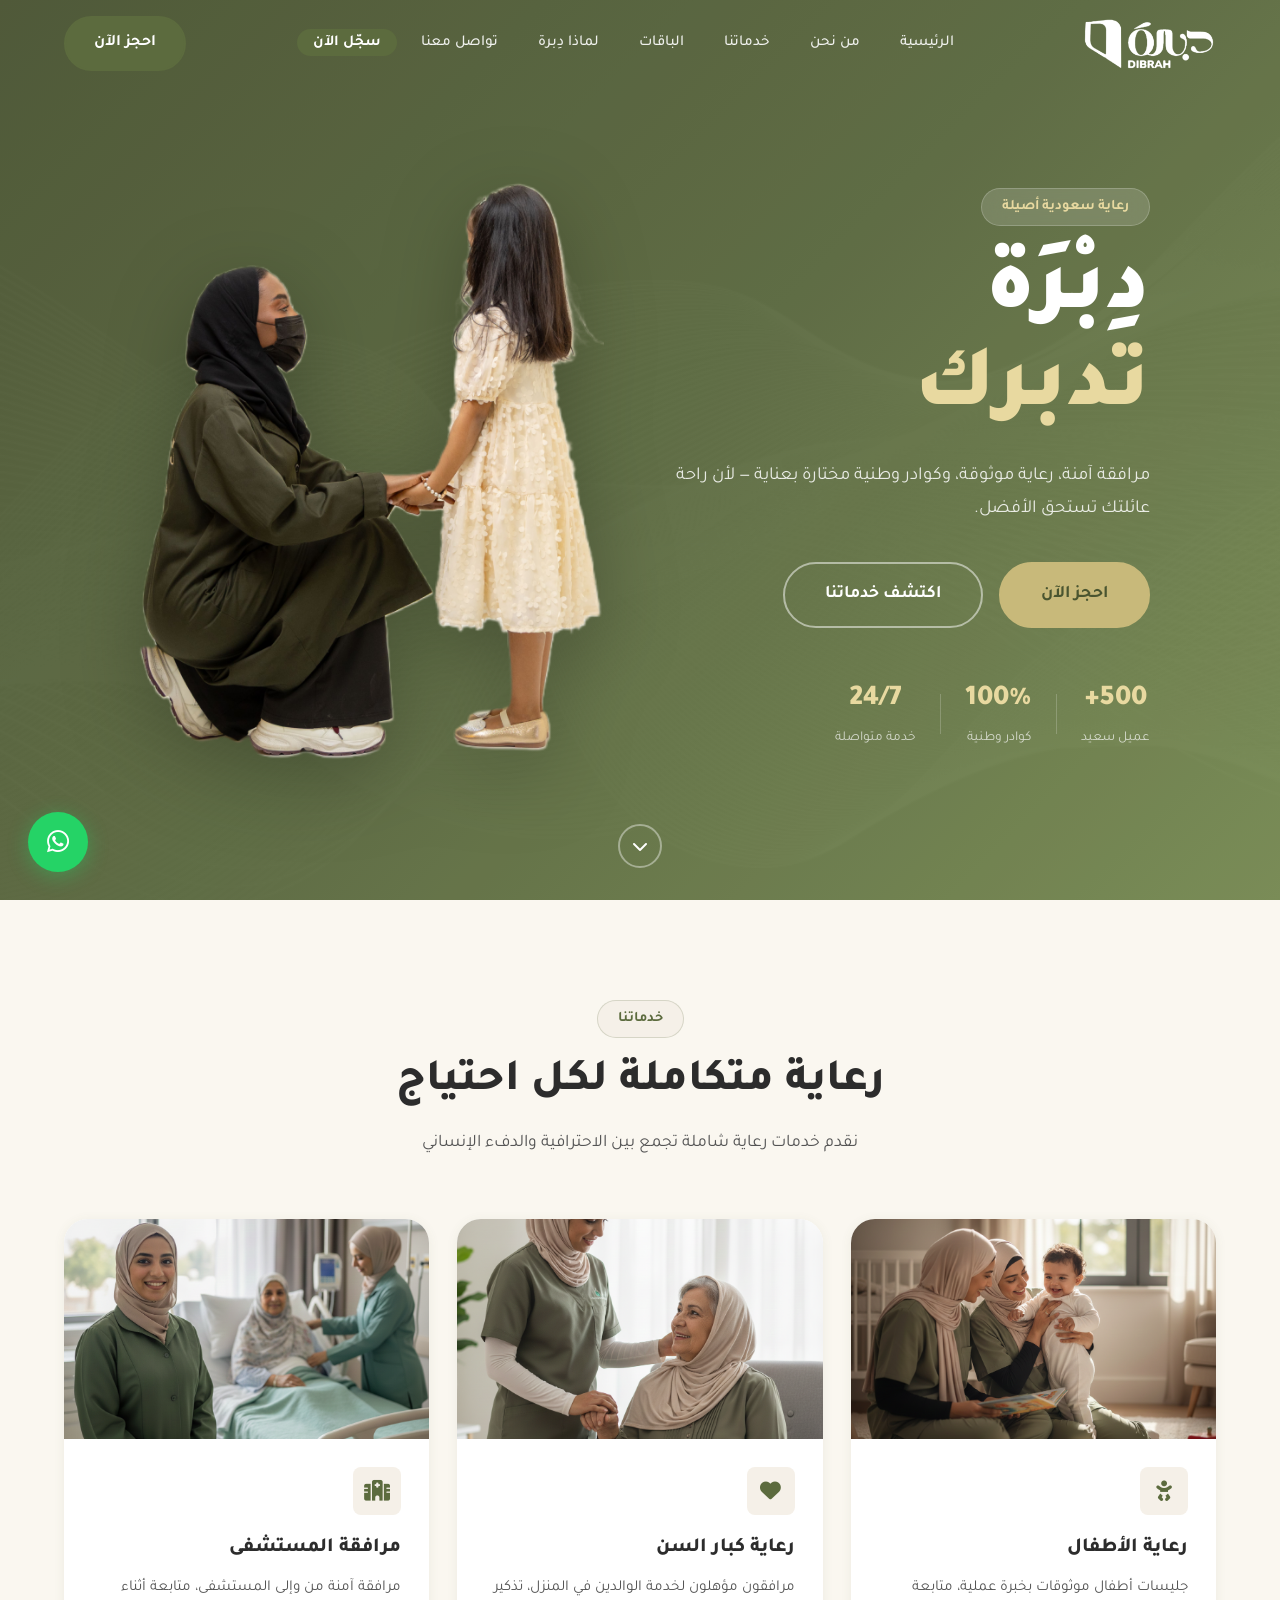
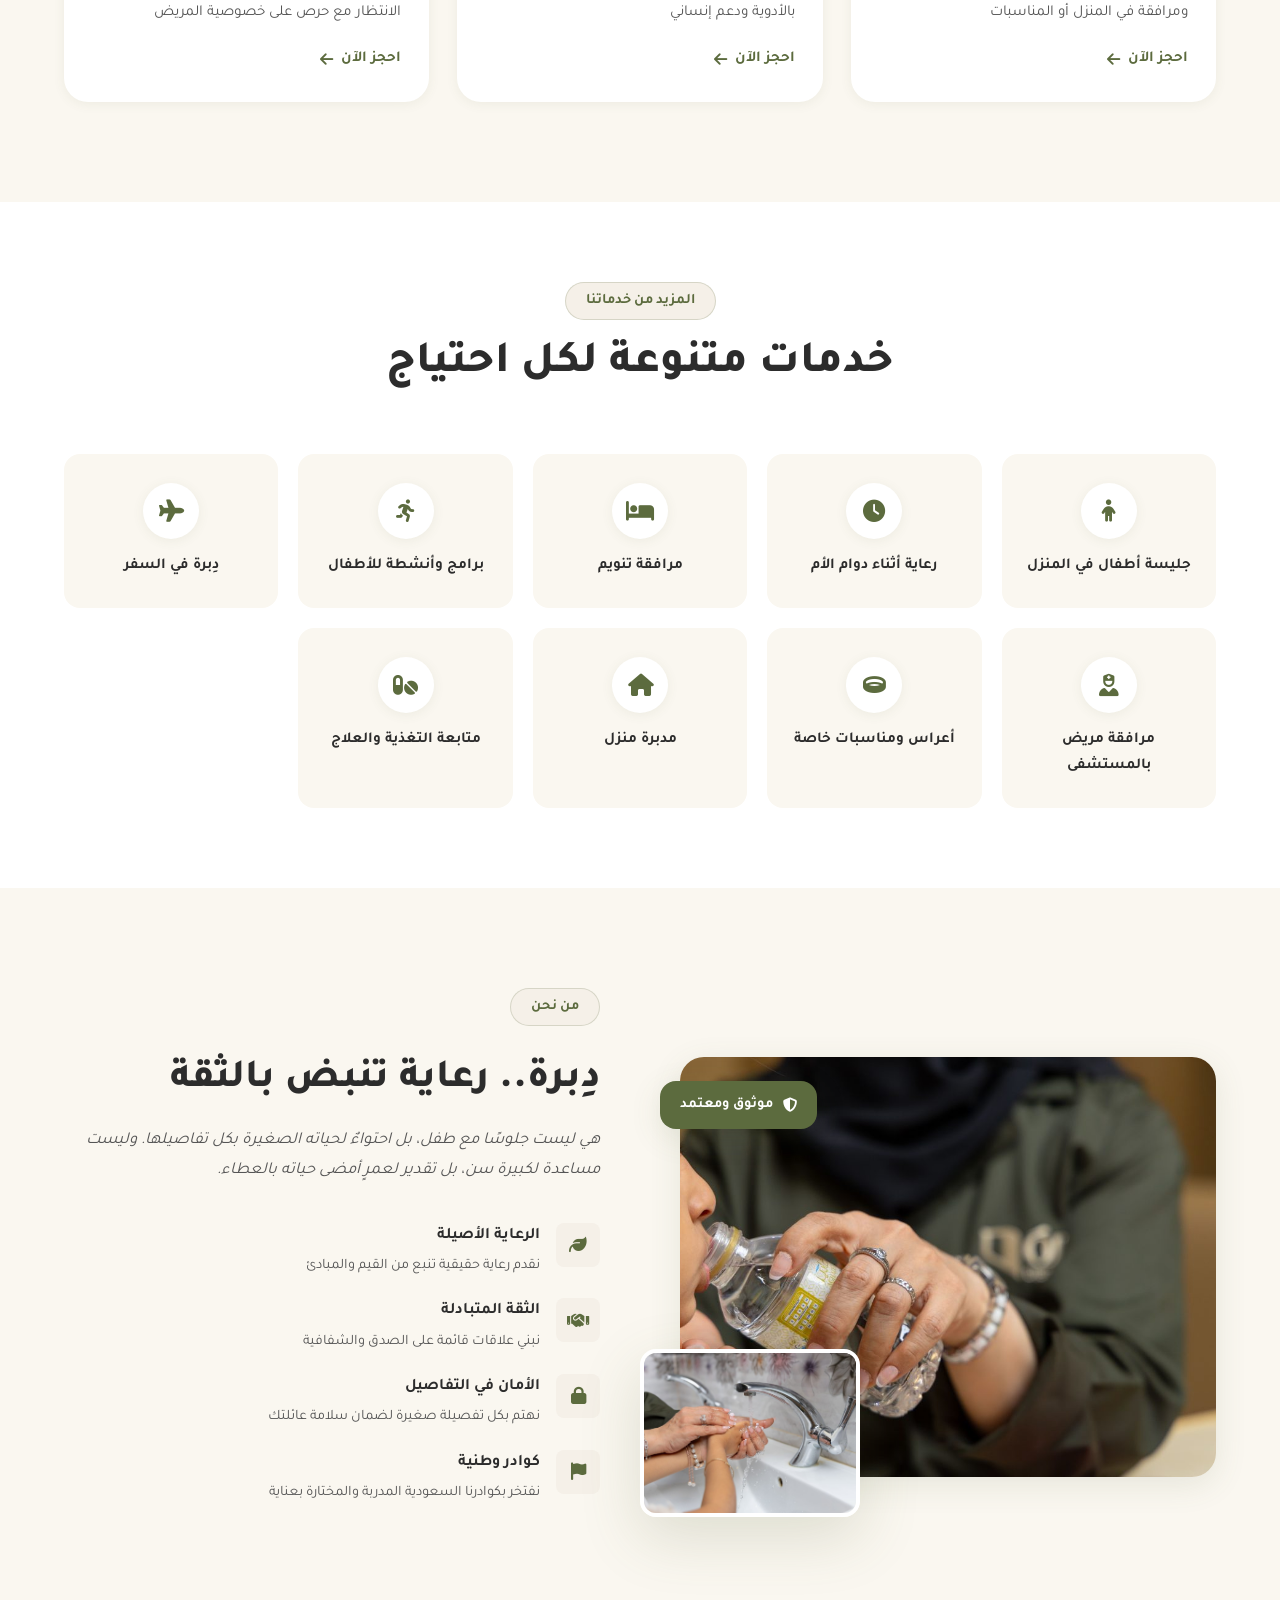
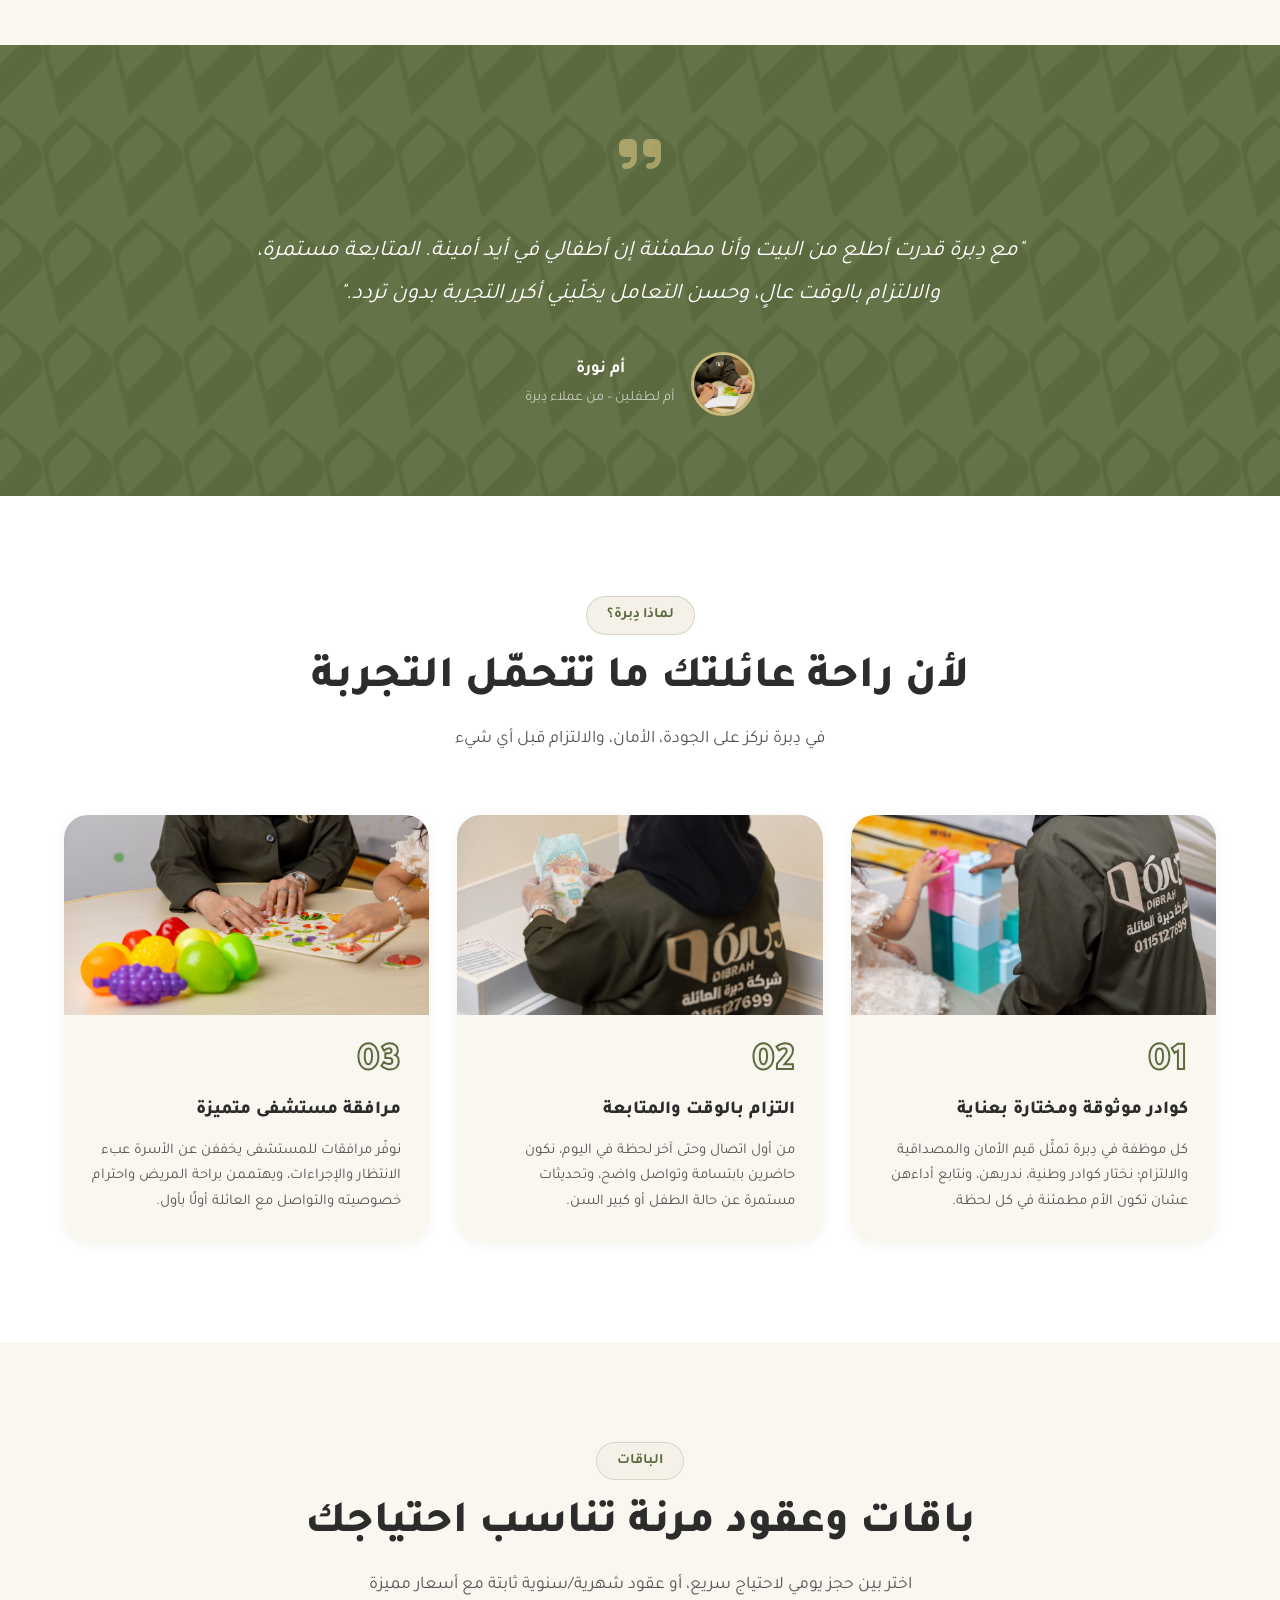
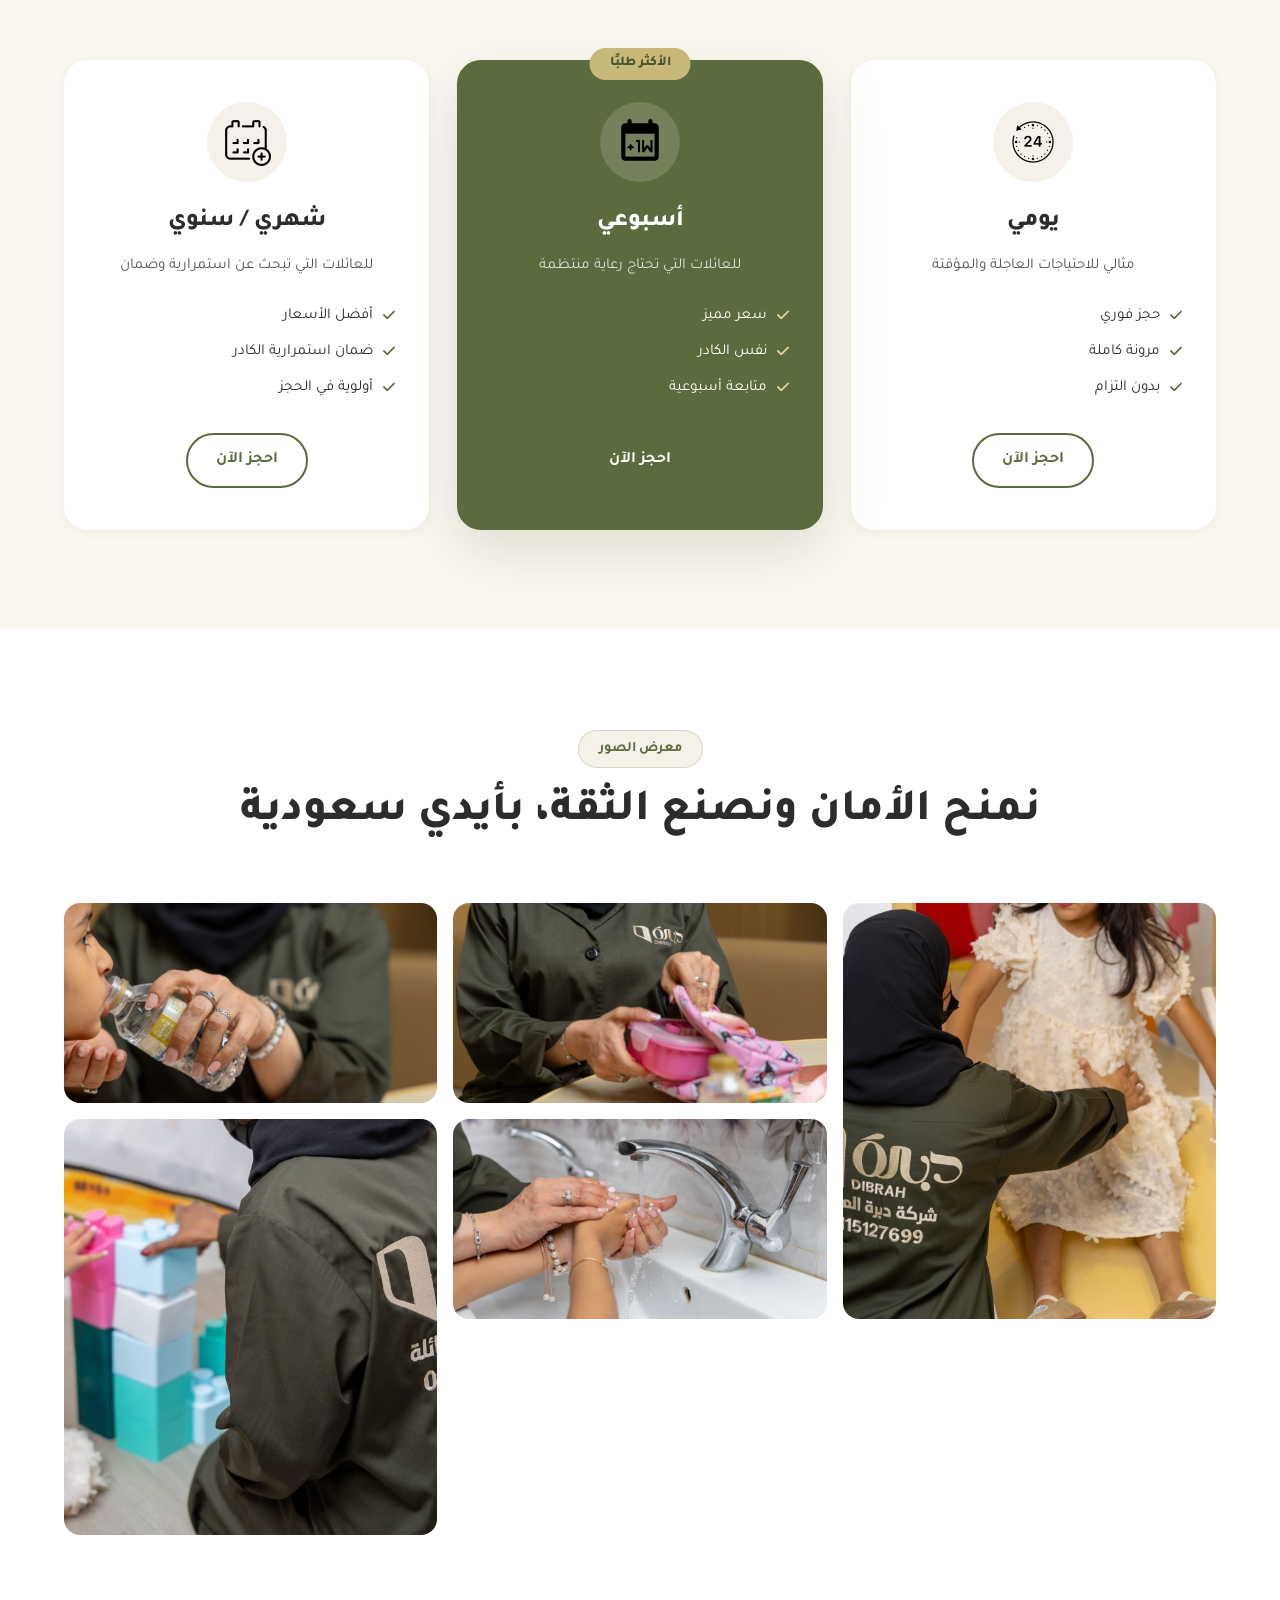
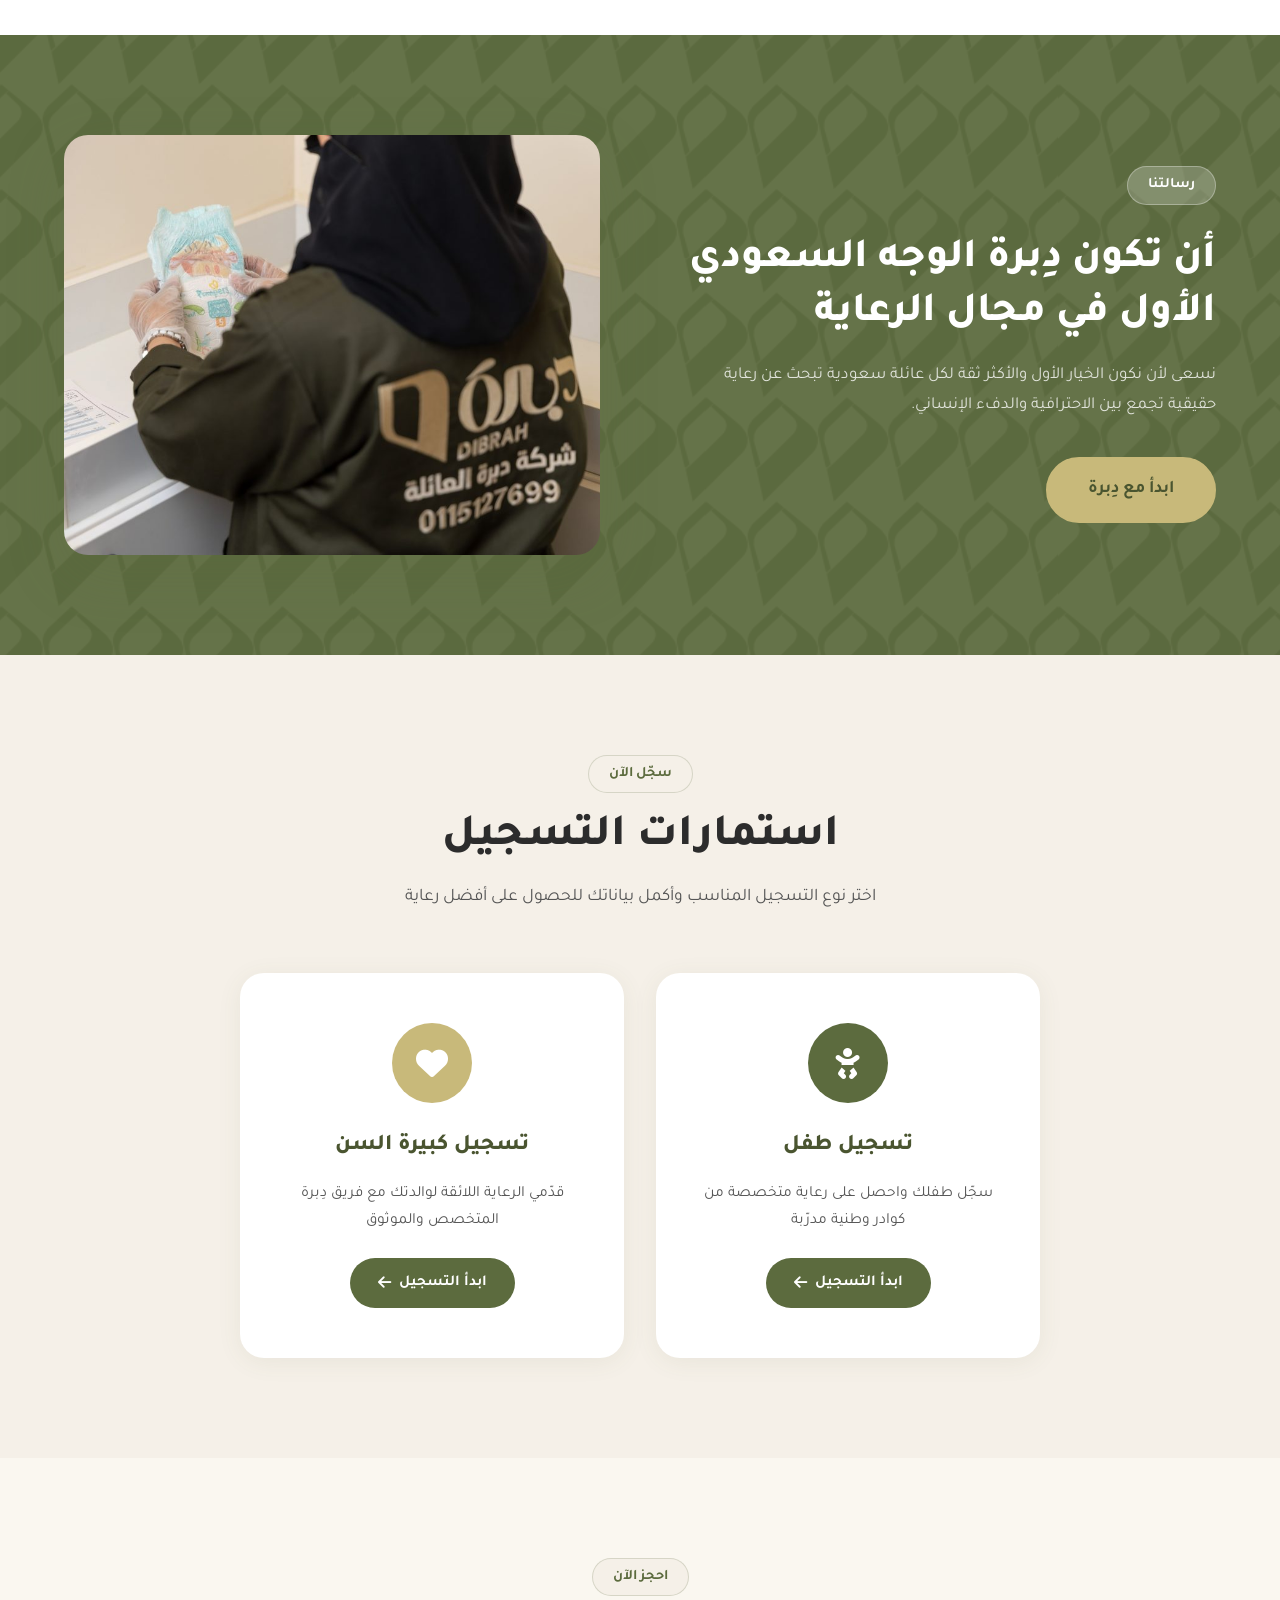
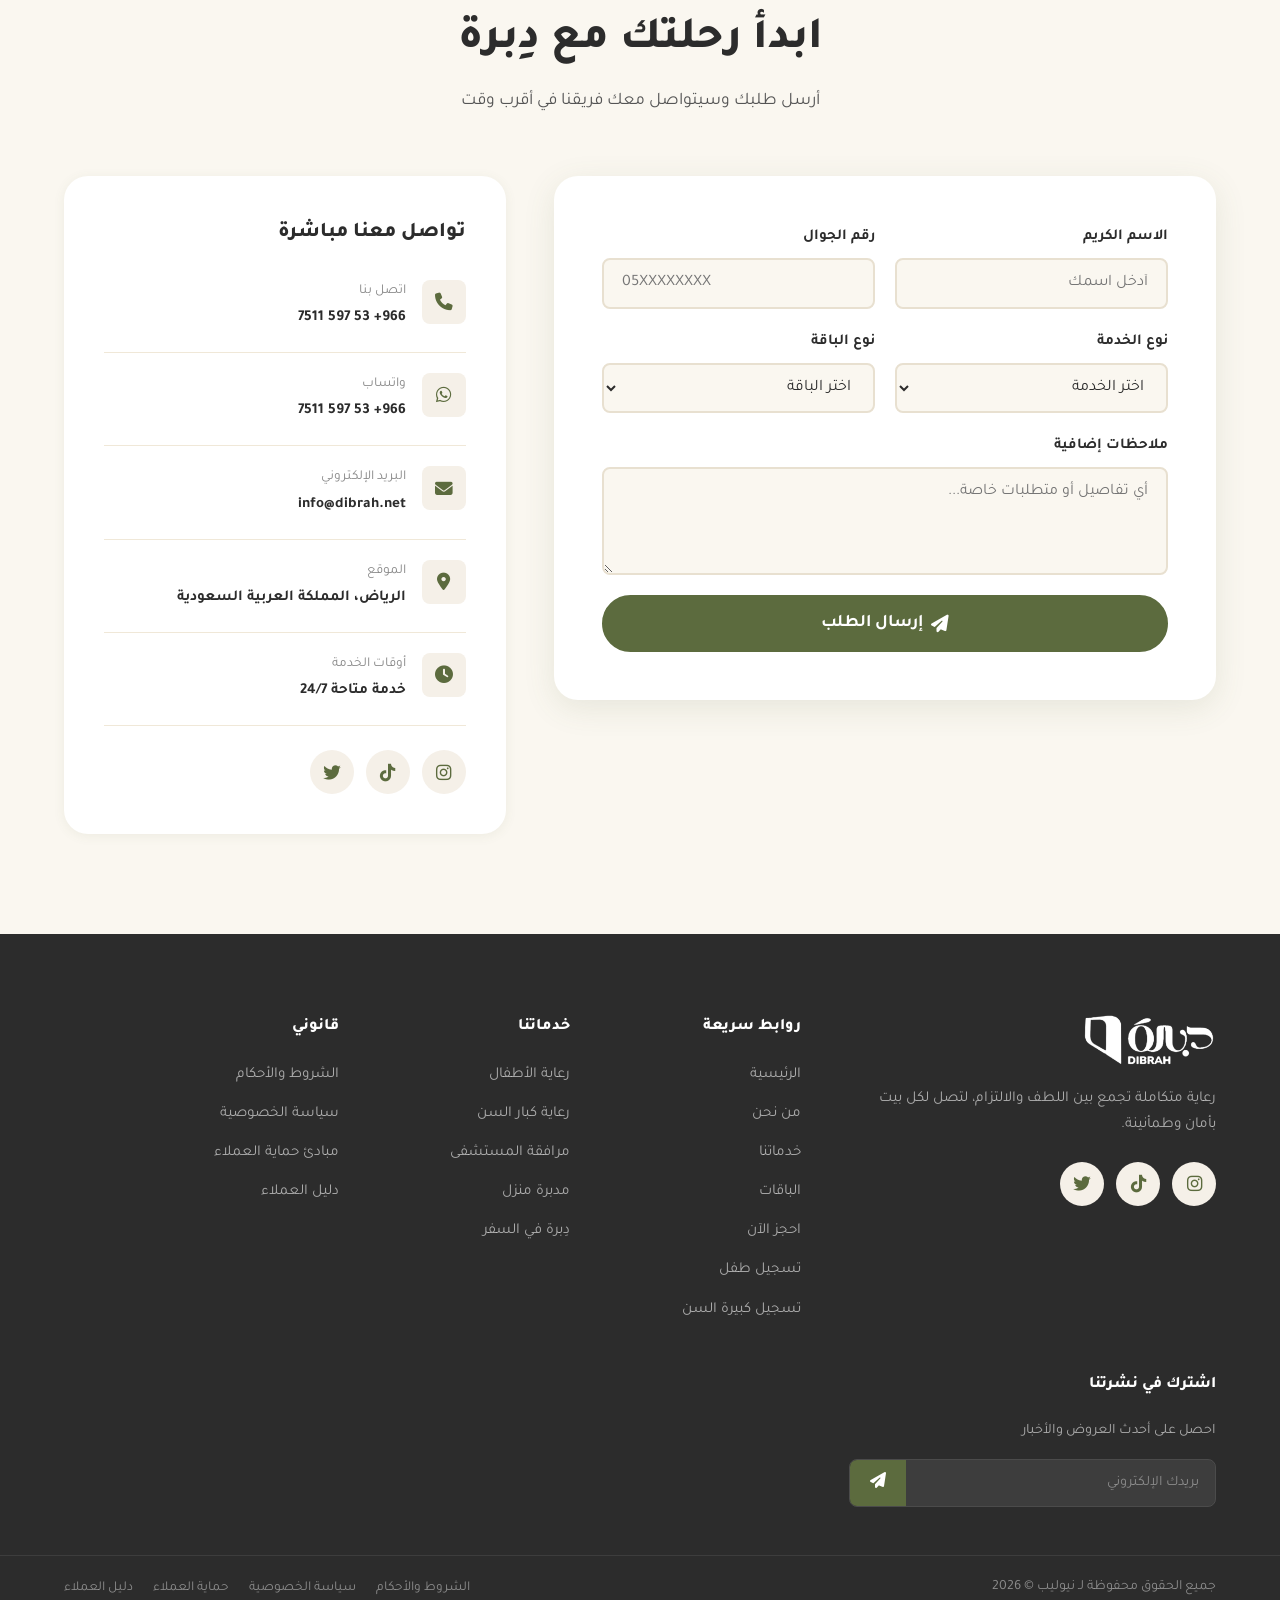
==== commit 4343ebc8: "إضافة صفحات قانونية وتحديث الفوتر" ====
--- a/index.html
+++ b/index.html
@@ -539,6 +539,15 @@
             <li><a href="#services">دِبرة في السفر</a></li>
           </ul>
         </div>
+        <div class="footer-links">
+          <h4>قانوني</h4>
+          <ul>
+            <li><a href="terms.html">الشروط والأحكام</a></li>
+            <li><a href="privacy.html">سياسة الخصوصية</a></li>
+            <li><a href="customer-protection.html">مبادئ حماية العملاء</a></li>
+            <li><a href="customer-guide.html">دليل العملاء</a></li>
+          </ul>
+        </div>
         <div class="footer-newsletter">
           <h4>اشترك في نشرتنا</h4>
           <p>احصل على أحدث العروض والأخبار</p>
@@ -551,8 +560,13 @@
     </div>
     <div class="footer-bottom">
       <div class="container">
-        <p>© 2025 دِبرة. جميع الحقوق محفوظة.</p>
-        <p>صُنع بـ <i class="fas fa-heart"></i> في المملكة العربية السعودية</p>
+        <p>جميع الحقوق محفوظة لـ نيوليب &copy; 2026</p>
+        <div class="footer-legal-links">
+          <a href="terms.html">الشروط والأحكام</a>
+          <a href="privacy.html">سياسة الخصوصية</a>
+          <a href="customer-protection.html">حماية العملاء</a>
+          <a href="customer-guide.html">دليل العملاء</a>
+        </div>
       </div>
     </div>
   </footer>
--- a/style.css
+++ b/style.css
@@ -1144,6 +1144,19 @@
   font-size: 0.88rem;
 }
 .footer-bottom i { color: #e74c3c; }
+.footer-legal-links {
+  display: flex;
+  gap: 20px;
+  flex-wrap: wrap;
+}
+.footer-legal-links a {
+  color: rgba(255,255,255,0.45);
+  font-size: 0.85rem;
+  transition: color 0.3s;
+}
+.footer-legal-links a:hover {
+  color: var(--accent-light);
+}
 
 /* ===== WHATSAPP FLOAT ===== */
 .whatsapp-float {
